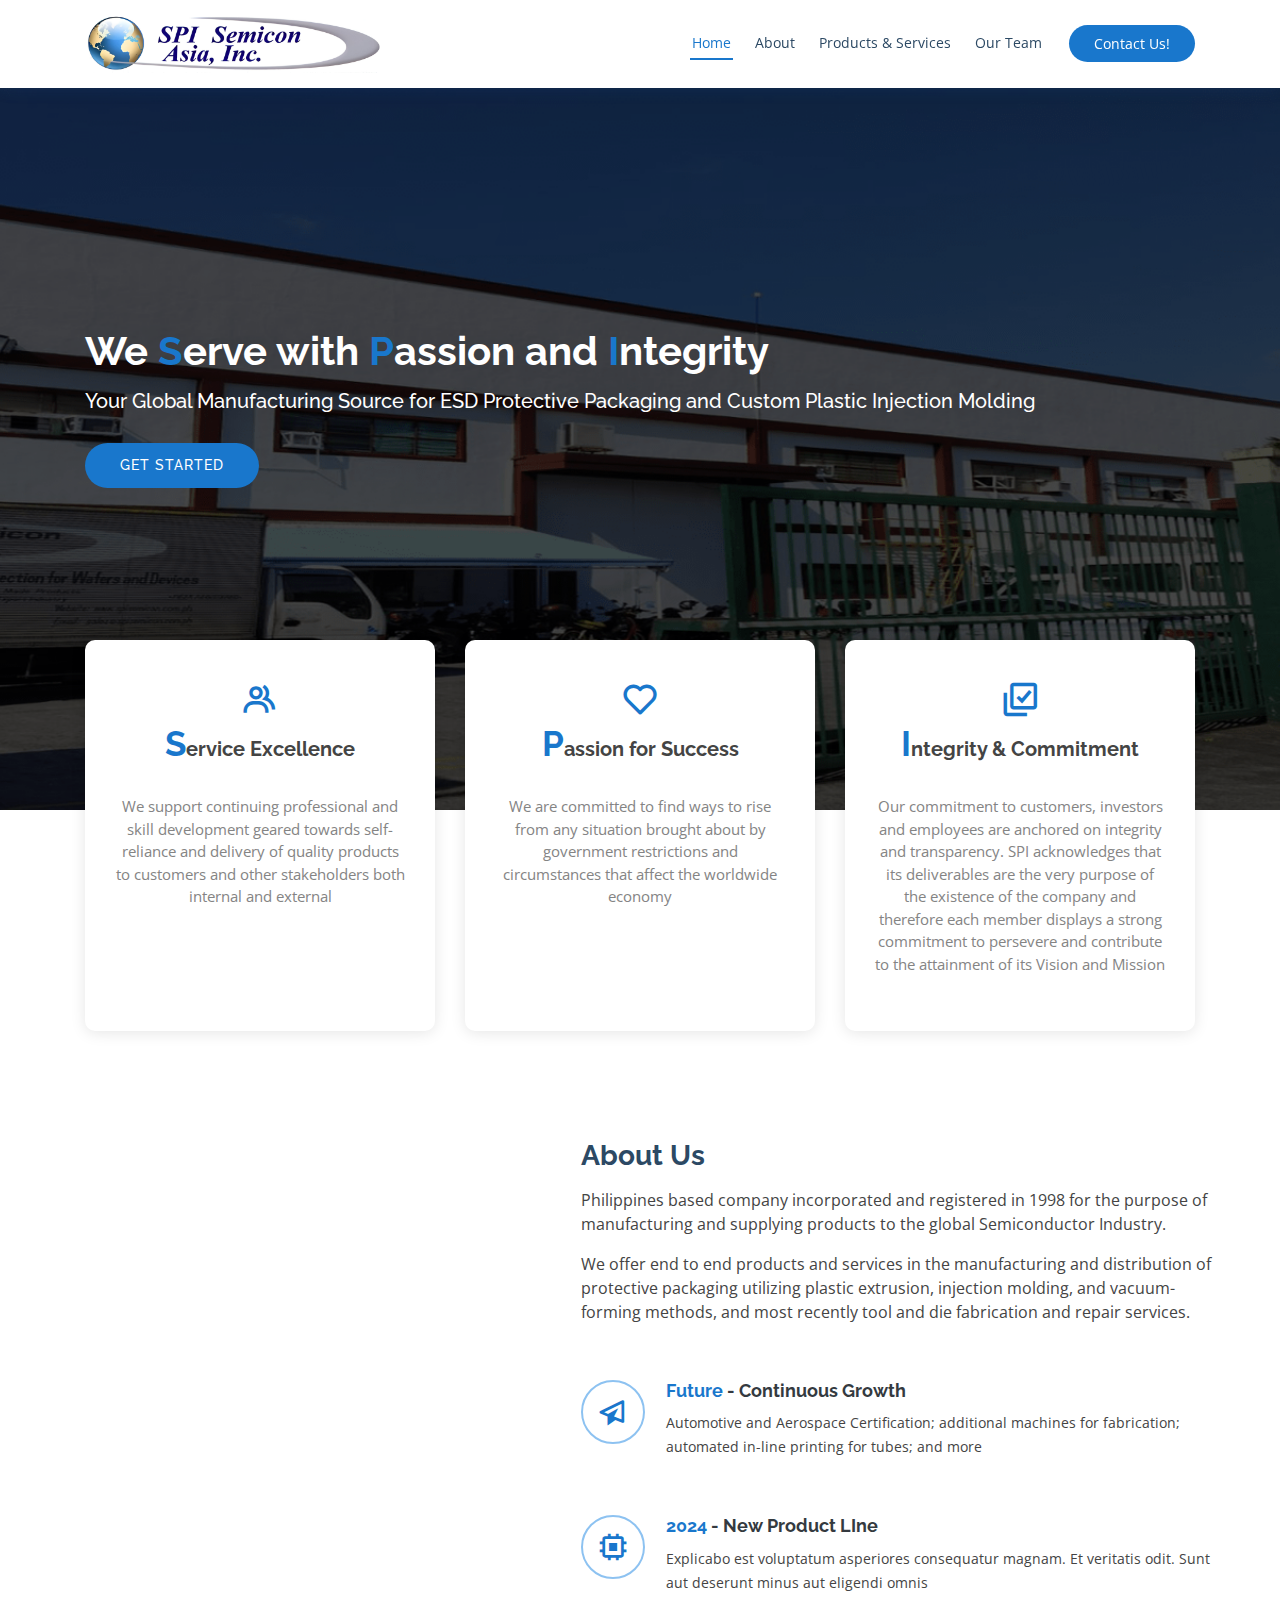
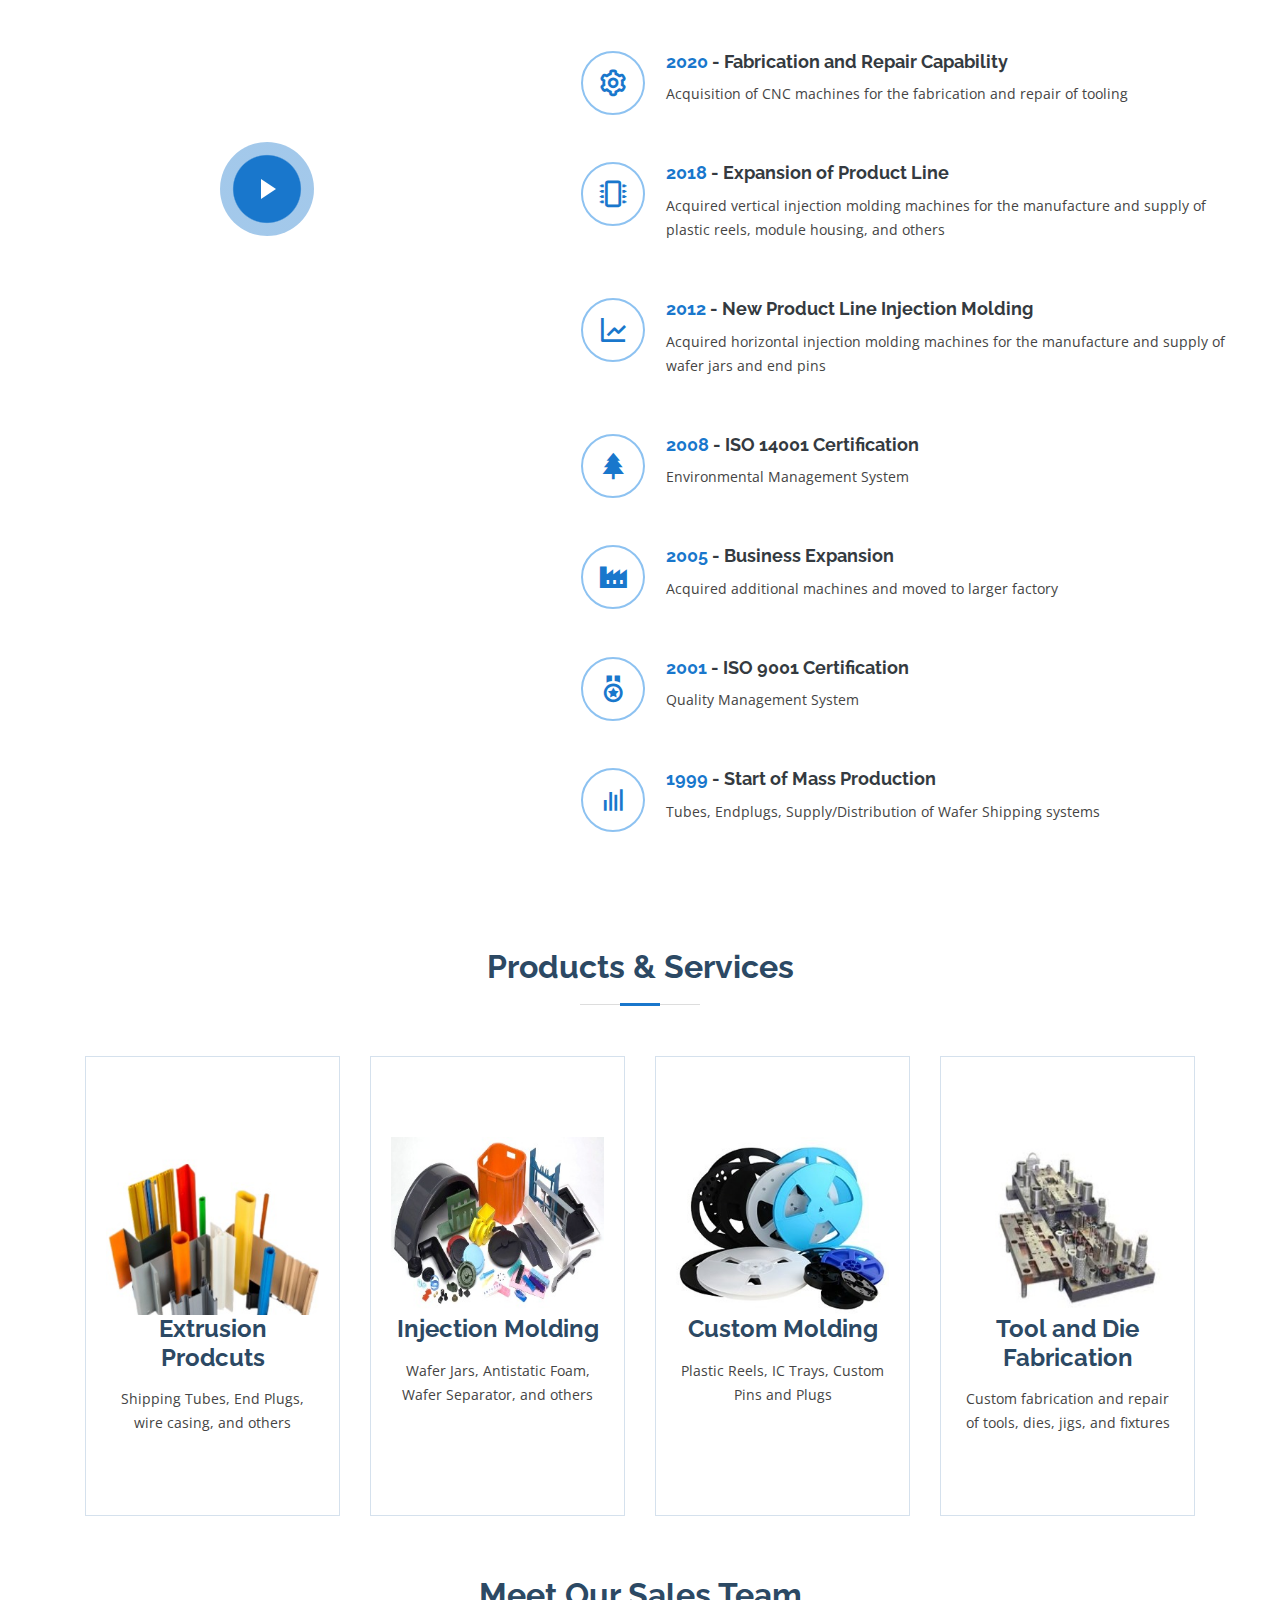
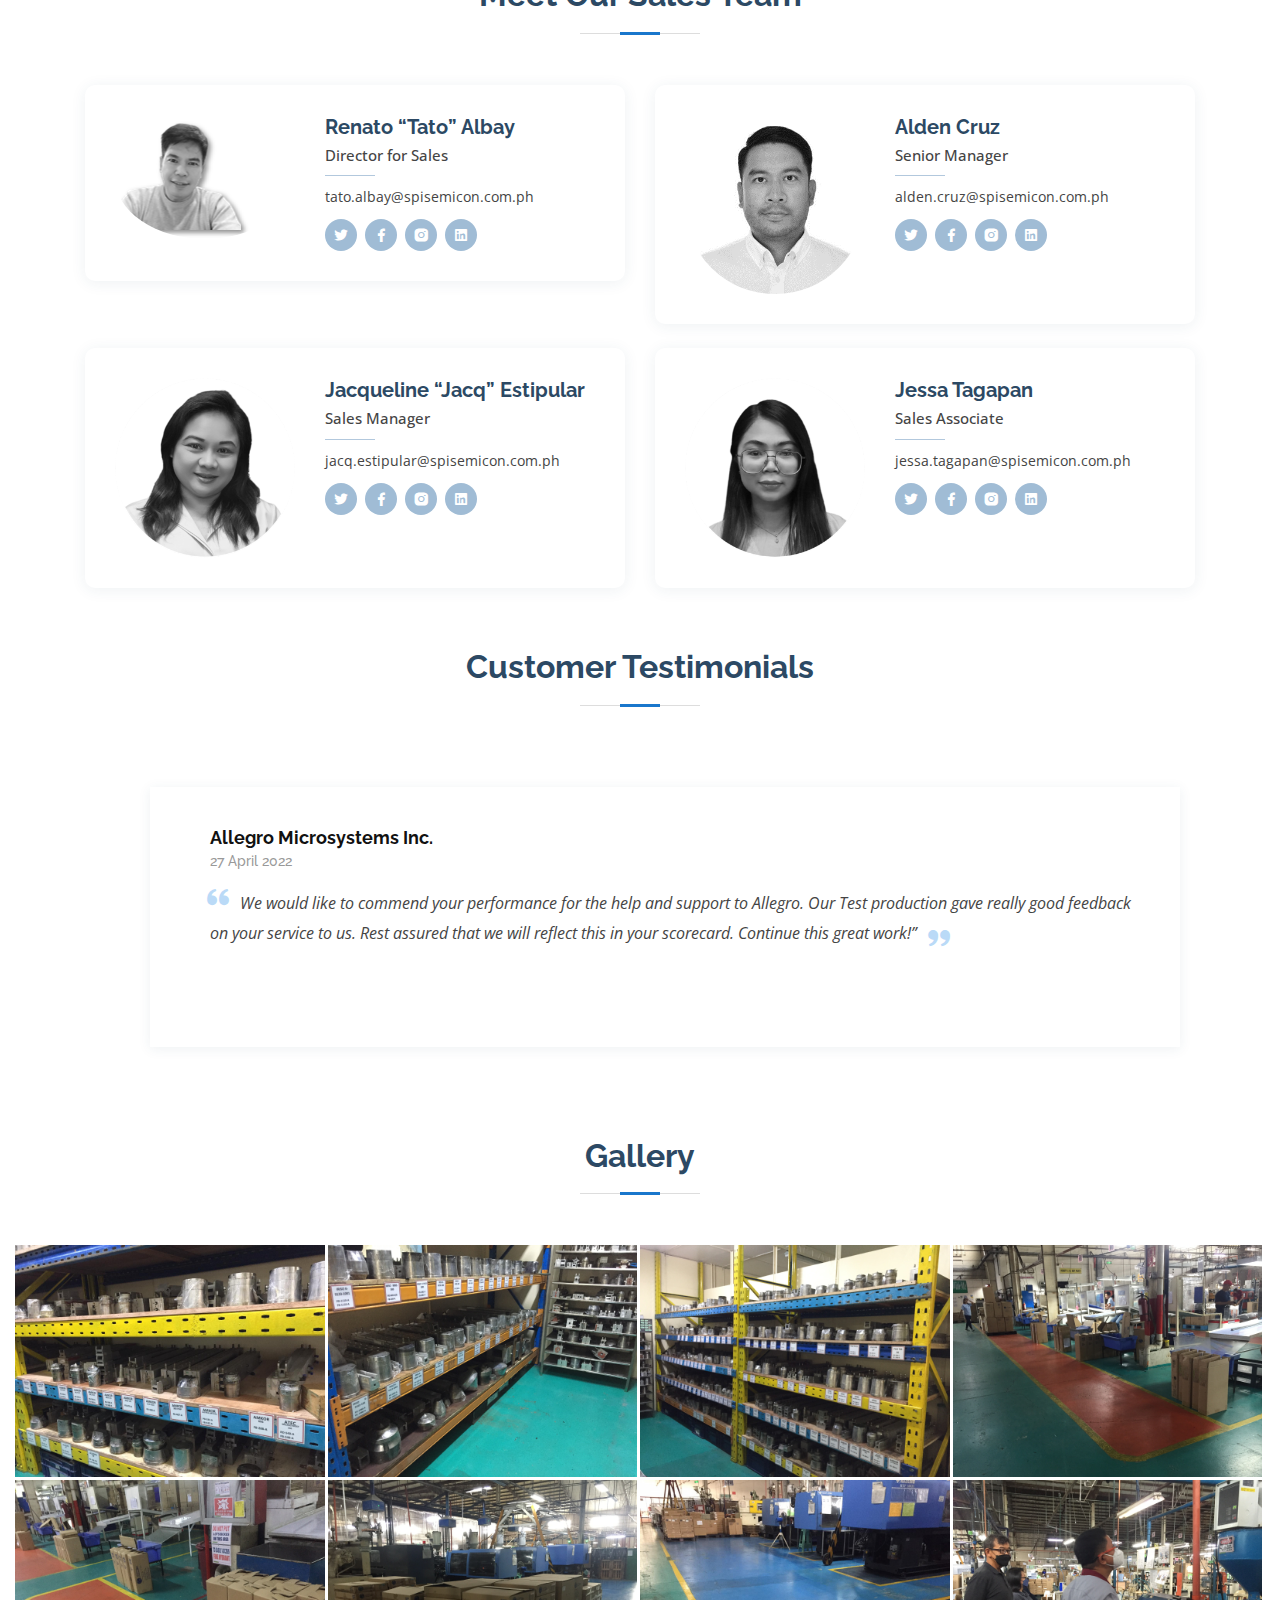
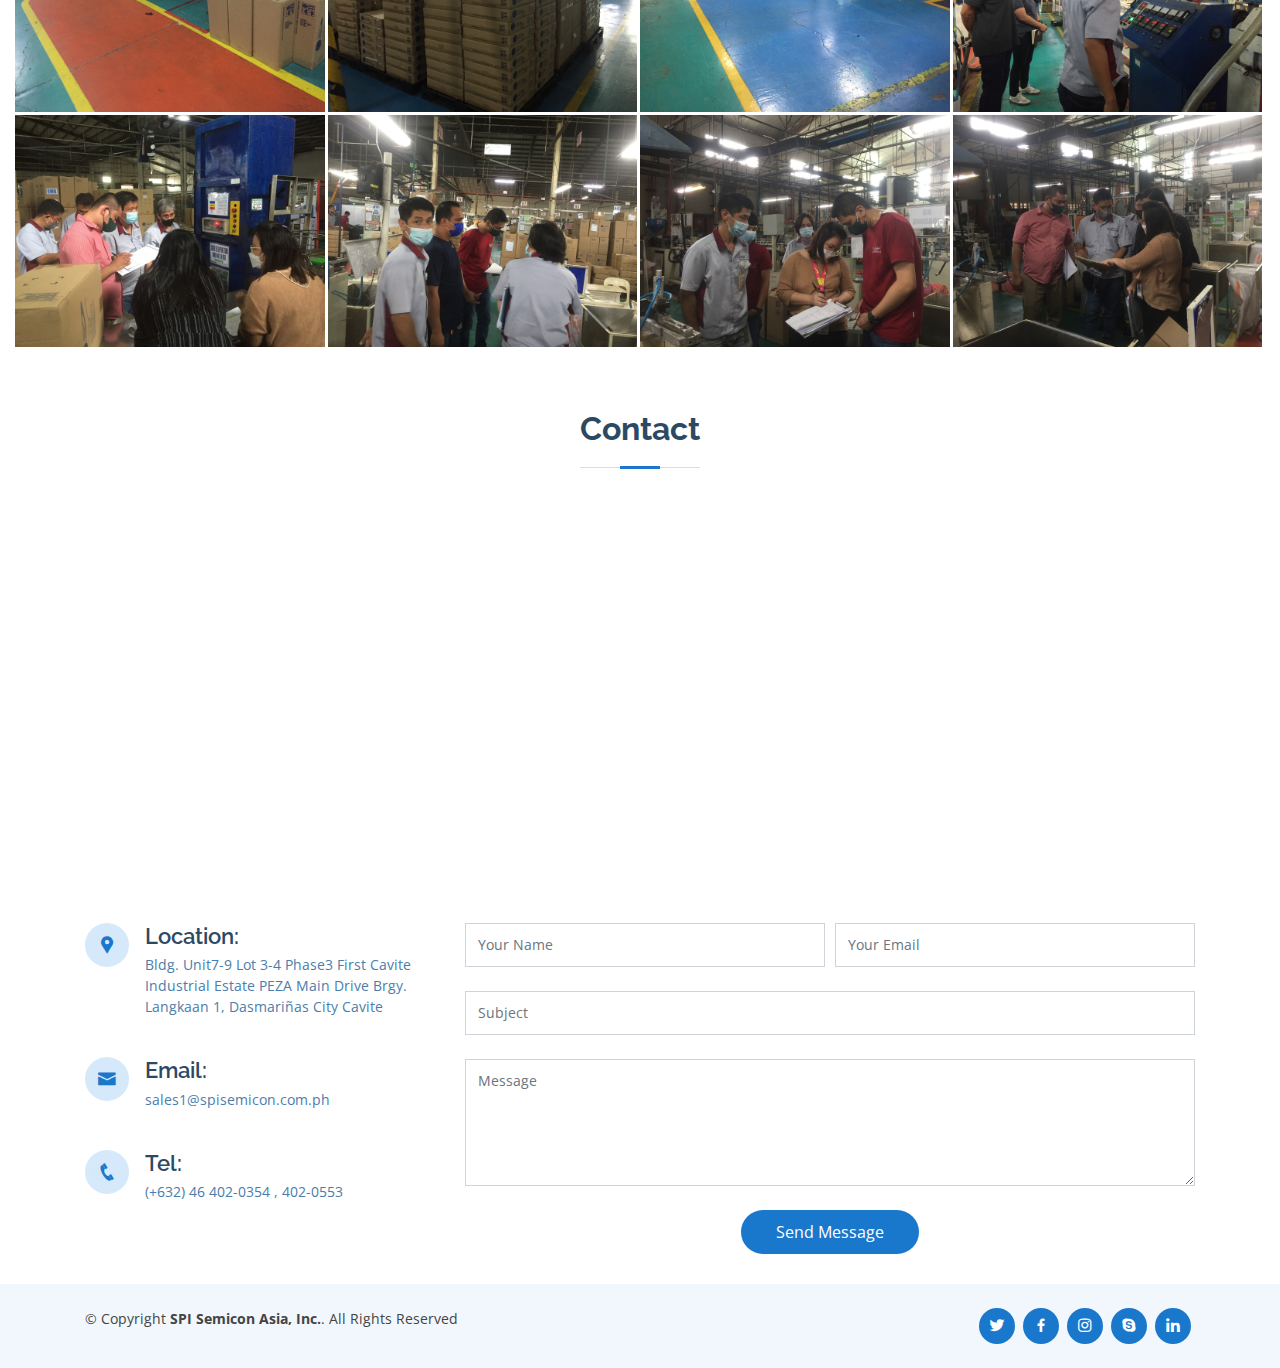
==== index.html @ 2b0c5f9f "Update to html" ====
<!DOCTYPE html>
<html lang="en">

<head>
  <meta charset="utf-8">
  <meta content="width=device-width, initial-scale=1.0" name="viewport">

  <title>SPI Semicon Asia, Inc.</title>
  <meta content="" name="description">
  <meta content="" name="keywords">

  <!-- Favicons -->
  <link href="assets/img/favicon.png" rel="icon">
  <link href="assets/img/apple-touch-icon.png" rel="apple-touch-icon">

  <!-- Google Fonts -->
  <link href="https://fonts.googleapis.com/css?family=Open+Sans:300,300i,400,400i,600,600i,700,700i|Raleway:300,300i,400,400i,500,500i,600,600i,700,700i|Poppins:300,300i,400,400i,500,500i,600,600i,700,700i" rel="stylesheet">

  <!-- Vendor CSS Files -->
  <link href="assets/vendor/bootstrap/css/bootstrap.min.css" rel="stylesheet">
  <link href="assets/vendor/icofont/icofont.min.css" rel="stylesheet">
  <link href="assets/vendor/boxicons/css/boxicons.min.css" rel="stylesheet">
  <link href="assets/vendor/venobox/venobox.css" rel="stylesheet">
  <link href="assets/vendor/animate.css/animate.min.css" rel="stylesheet">
  <link href="assets/vendor/remixicon/remixicon.css" rel="stylesheet">
  <link href="assets/vendor/owl.carousel/assets/owl.carousel.min.css" rel="stylesheet">
  <link href="assets/vendor/bootstrap-datepicker/css/bootstrap-datepicker.min.css" rel="stylesheet">

  <!-- Template Main CSS File -->
  <link href="assets/css/style.css" rel="stylesheet">

  <!-- =======================================================
  * Template Name: Medilab - v2.1.1
  * Template URL: https://bootstrapmade.com/medilab-free-medical-bootstrap-theme/
  * Author: BootstrapMade.com
  * License: https://bootstrapmade.com/license/
  ======================================================== -->

</head>

<body>

  <!-- ======= Top Bar ======= -->
  <!-- <div id="topbar" class="d-none d-lg-flex align-items-center fixed-top">
    <div class="container d-flex">
      <div class="contact-info mr-auto">
        <i class="icofont-envelope"></i> <a href="mailto:contact@example.com">contact@example.com</a>
        <i class="icofont-phone"></i> (+632) 46 402-0354
      </div>
      <div class="social-links">
        <a href="#" class="twitter"><i class="icofont-twitter"></i></a>
        <a href="#" class="facebook"><i class="icofont-facebook"></i></a>
        <a href="#" class="instagram"><i class="icofont-instagram"></i></a>
        <a href="#" class="skype"><i class="icofont-skype"></i></a>
        <a href="#" class="linkedin"><i class="icofont-linkedin"></i></i></a>
      </div>
    </div>
  </div> -->

  <!-- ======= Header ======= -->
  <header id="header" class="fixed-top">
    <div class="container d-flex align-items-center">

      <!-- <h1 class="logo mr-auto"><a href="index.html">Medilab</a></h1> -->
      <!-- Uncomment below if you prefer to use an image logo -->
      <a href="index.html" class="logo mr-auto"><img src="assets/img/logo-whitebghd.jpeg" alt="" class="img-fluid"></a>

      <nav class="nav-menu d-none d-lg-block">
        <ul>
          <li class="active"><a href="">Home</a></li>
          <li><a href="#about">About</a></li>
          <li><a href="#services">Products & Services</a></li>
          <li><a href="#doctors">Our Team</a></li>
          <!-- <li><a href="#doctors">Doctors</a></li> -->
          <!-- <li class="drop-down"><a href="">Drop Down</a>
            <ul>
              <li><a href="#">Drop Down 1</a></li>
              <li class="drop-down"><a href="#">Deep Drop Down</a>
                <ul>
                  <li><a href="#">Deep Drop Down 1</a></li>
                  <li><a href="#">Deep Drop Down 2</a></li>
                  <li><a href="#">Deep Drop Down 3</a></li>
                  <li><a href="#">Deep Drop Down 4</a></li>
                  <li><a href="#">Deep Drop Down 5</a></li>
                </ul>
              </li>
              <li><a href="#">Drop Down 2</a></li>
              <li><a href="#">Drop Down 3</a></li>
              <li><a href="#">Drop Down 4</a></li>
            </ul>
        </li> -->
        <!-- <li><a href="#contact">Contact</a></li> -->

        </ul>
      </nav><!-- .nav-menu -->

      <a href="#contact" class="appointment-btn scrollto">Contact Us!</a>

    </div>
  </header><!-- End Header -->

  <!-- ======= Hero Section ======= -->
  <section id="hero" class="d-flex align-items-center">
    <div class="container">
      <h1>We <span style="color: #1977cc;">S</span>erve with <span style="color: #1977cc;">P</span>assion and <span style="color: #1977cc;">I</span>ntegrity</h1>      <h2>Your Global Manufacturing Source for ESD Protective Packaging and Custom Plastic Injection Molding</h2>
      <a href="#about" class="btn-get-started scrollto">Get Started</a>
    </div>
  </section><!-- End Hero -->
<main id="main">

  <!-- ======= Why Us Section ======= -->
  <section id="why-us" class="why-us">
    <div class="container">

      <div class="row">
        <!-- <div class="col-lg-4 d-flex align-items-stretch">
          <div class="content">
            <h3>Why Choose Medilab?</h3>
            <p>
              Lorem ipsum dolor sit amet, consectetur adipiscing elit, sed do eiusmod tempor incididunt ut labore et dolore magna aliqua. Duis aute irure dolor in reprehenderit
              Asperiores dolores sed et. Tenetur quia eos. Autem tempore quibusdam vel necessitatibus optio ad corporis.
            </p>
            <div class="text-center">
              <a href="#" class="more-btn">Learn More <i class="bx bx-chevron-right"></i></a>
            </div>
          </div>
        </div> -->
        <div class="col-lg-12 d-flex align-items-stretch">
          <div class="icon-boxes d-flex flex-column justify-content-center">
            <div class="row">
              <div class="col-xl-4 d-flex align-items-stretch">
                <div class="icon-box mt-4 mt-xl-0">
                  <i class="bx bx-group"></i>
                  <h4><span style="color: #1977cc;font-size: 35px;">S</span>ervice Excellence</h4>
                  <p>We support continuing professional and skill development geared towards self-reliance and delivery of quality products to customers and other stakeholders both internal and external</p>
                </div>
              </div>
              <div class="col-xl-4 d-flex align-items-stretch">
                <div class="icon-box mt-4 mt-xl-0">
                  <i class="bx bx-heart"></i>
                  <h4><span style="color: #1977cc;font-size: 35px;">P</span>assion for Success</h4>
                  <p>We are committed to find ways to rise from any situation brought about by government restrictions and circumstances that affect the worldwide economy</p>
                </div>
              </div>
              <div class="col-xl-4 d-flex align-items-stretch">
                <div class="icon-box mt-4 mt-xl-0">
                  <i class="bx bx-select-multiple"></i>
                  <h4><span style="color: #1977cc;font-size: 35px;">I</span>ntegrity & Commitment</h4>
                  <p>Our commitment to customers, investors and employees are anchored on integrity and transparency.  SPI acknowledges that its deliverables are the very purpose of the existence of the company and therefore each member displays a strong commitment to persevere and contribute to the attainment of its Vision and Mission</p>
                </div>
              </div>
            </div>
          </div><!-- End .content-->
        </div>
      </div>

    </div>
  </section><!-- End Why Us Section -->

  <!-- ======= About Section ======= -->
  <section id="about" class="about">
    <div class="container-fluid">

      <div class="row">
        <div class="col-xl-5 col-lg-6 video-box d-flex justify-content-center align-items-stretch">
          <a href="https://www.youtube.com/watch?v=njX2bu-_Vw4" class="venobox play-btn mb-4" data-vbtype="video" data-autoplay="true"></a>
        </div>

        <div class="col-xl-7 col-lg-6 icon-boxes d-flex flex-column align-items-stretch justify-content-center py-5 px-lg-5">
          <h3>About Us</h3>
          <p>Philippines based company incorporated and registered in 1998 for the purpose of manufacturing and supplying products to the global Semiconductor Industry.</p>
          <p>We offer end to end products and services in the manufacturing and distribution of protective packaging utilizing plastic extrusion, injection molding, and vacuum-forming methods, and most recently tool and die fabrication and repair services.</p>
         
          <div class="icon-box">
            <div class="icon"><i class="bx bx-paper-plane"></i></div>
            <h4 class="title"><a href=""><span style="color: #1977cc;">Future</span> - Continuous Growth</a></h4>
            <p class="description">Automotive and Aerospace Certification; additional machines for fabrication; automated in-line printing for tubes; and more</p>
          </div>

          <div class="icon-box">
            <div class="icon"><i class="bx bx-chip"></i></div>
            <h4 class="title"><a href=""><span style="color: #1977cc;">2024</span> - New Product LIne</a></h4>
            <p class="description">Explicabo est voluptatum asperiores consequatur magnam. Et veritatis odit. Sunt aut deserunt minus aut eligendi omnis</p>
          </div>

          <div class="icon-box">
            <div class="icon"><i class="bx bx-cog"></i></div>
            <h4 class="title"><a href=""><span style="color: #1977cc;">2020</span> - Fabrication and Repair Capability</a></h4>
            <p class="description">Acquisition of CNC machines for the fabrication and repair of tooling</p>
          </div>

          <div class="icon-box">
            <div class="icon"><i class="bx bx-microchip"></i></div>
            <h4 class="title"><a href=""><span style="color: #1977cc;">2018</span> - Expansion of Product Line</a></h4>
            <p class="description">Acquired vertical injection molding machines for the manufacture and supply of plastic reels, module housing, and others</p>
          </div>

          <div class="icon-box">
            <div class="icon"><i class="bx bx-line-chart"></i></div>
            <h4 class="title"><a href=""><span style="color: #1977cc;">2012</span> - New Product Line Injection Molding</a></h4>
            <p class="description">Acquired horizontal injection molding machines for the manufacture and supply of wafer jars and end pins</p>
          </div>

          <div class="icon-box">
            <div class="icon"><i class="bx bxs-tree"></i></div>
            <h4 class="title"><a href=""><span style="color: #1977cc;">2008</span> - ISO 14001 Certification</a></h4>
            <p class="description">Environmental Management System</p>
          </div>

          <div class="icon-box">
            <div class="icon"><i class="bx bxs-factory"></i></div>
            <h4 class="title"><a href=""><span style="color: #1977cc;">2005</span> - Business Expansion</a></h4>
            <p class="description">Acquired additional machines and moved to larger factory</p>
          </div>

          <div class="icon-box">
            <div class="icon"><i class="bx bx-medal"></i></div>
            <h4 class="title"><a href=""><span style="color: #1977cc;">2001</span> - ISO 9001 Certification</a></h4>
            <p class="description">Quality Management System</p>
          </div>

          <div class="icon-box">
            <div class="icon"><i class="bx bx-bar-chart"></i></div>
            <h4 class="title"><a href=""><span style="color: #1977cc;">1999</span> - Start of Mass Production</a></h4>
            <p class="description">Tubes, Endplugs, Supply/Distribution of Wafer Shipping systems</p>
          </div>
        </div>
      </div>

    </div>
  </section><!-- End About Section -->

  <!-- ======= Counts Section ======= -->
  <!-- <section id="counts" class="counts">
    <div class="container">

      <div class="row">

        <div class="col-lg-3 col-md-6">
          <div class="count-box">
            <i class="icofont-doctor-alt"></i>
            <span data-toggle="counter-up">Hands-on Management Team</span>
            <p>Doctors</p>
          </div>
        </div>

        <div class="col-lg-3 col-md-6 mt-5 mt-md-0">
          <div class="count-box">
            <i class="icofont-patient-bed"></i>
            <span data-toggle="counter-up">18</span>
            <p>Departments</p>
          </div>
        </div>

        <div class="col-lg-3 col-md-6 mt-5 mt-lg-0">
          <div class="count-box">
            <i class="icofont-laboratory"></i>
            <span data-toggle="counter-up">8</span>
            <p>Research Labs</p>
          </div>
        </div>

        <div class="col-lg-3 col-md-6 mt-5 mt-lg-0">
          <div class="count-box">
            <i class="icofont-award"></i>
            <span data-toggle="counter-up">150</span>
            <p>Awards</p>
          </div>
        </div>

      </div>

    </div>
  </section>End Counts Section -->

  <!-- ======= Services Section ======= -->
  <section id="services" class="services">
    <div class="container">

      <div class="section-title">
        <h2>Products & Services</h2>
        <!-- <p>Magnam dolores commodi suscipit. Necessitatibus eius consequatur ex aliquid fuga eum quidem. Sit sint consectetur velit. Quisquam quos quisquam cupiditate. Et nemo qui impedit suscipit alias ea. Quia fugiat sit in iste officiis commodi quidem hic quas.</p> -->
      </div>

      <div class="row">
        <div class="col-lg-3 col-md-6 d-flex align-items-stretch">
          <div class="icon-box">
          <div class="pic"><img src="assets/img/p1.jpg" class="img-fluid" alt=""></div>
            <h4><a href="">Extrusion Prodcuts</a></h4>
            <p>Shipping Tubes, End Plugs, wire casing, and others</p>
          </div>
        </div>

        <div class="col-lg-3 col-md-6 d-flex align-items-stretch">
          <div class="icon-box">
          <div class="pic"><img src="assets/img/p2.jpg" class="img-fluid" alt=""></div>
            <h4><a href="">Injection Molding</a></h4>
            <p>Wafer Jars, Antistatic Foam, Wafer Separator, and others</p>
          </div>
        </div>


        <div class="col-lg-3 col-md-6 d-flex align-items-stretch">
          <div class="icon-box">
          <div class="pic"><img src="assets/img/p3.jpg" class="img-fluid" alt=""></div>
            <h4><a href="">Custom Molding</a></h4>
            <p>Plastic Reels, IC Trays, Custom Pins and Plugs</p>
          </div>
        </div>


        <div class="col-lg-3 col-md-6 d-flex align-items-stretch">
          <div class="icon-box">
          <div class="pic"><img src="assets/img/p4.jpg" class="img-fluid" alt=""></div>
            <h4><a href="">Tool and Die Fabrication</a></h4>
            <p>Custom fabrication and repair of tools, dies, jigs, and fixtures</p>
          </div>
        </div>


        <!-- <div class="col-lg-3 col-md-6 d-flex align-items-stretch mt-3 mt-md-0">
          <div class="icon-box">
            <div class="icon"><i class="icofont-drug"></i></div>
            <h4><a href="">Injection Molding</a></h4>
            <p>Wafer Jars, Antistatic Foam, Wafer Separator, and others</p>
          </div>
        </div>

        <div class="col-lg-3 col-md-6 d-flex align-items-stretch mt-3 mt-lg-0">
          <div class="icon-box">
            <div class="icon"><i class="icofont-dna-alt-2"></i></div>
            <h4><a href="">Custom Molding</a></h4>
            <p>Plastic Reels, IC Trays, Custom Pins and Plugs</p>
          </div>
        </div>

        <div class="col-lg-3 col-md-6 d-flex align-items-stretch mt-3">
          <div class="icon-box">
            <div class="icon"><i class="icofont-heartbeat"></i></div>
            <h4><a href="">Tool and Die Fabrication</a></h4>
            <p>Custom fabrication and repair of tools, dies, jigs, and fixtures</p>
          </div>
        </div> -->
      </div>

    </div>
  </section><!-- End Services Section -->

  <!-- ======= Appointment Section ======= -->
  <!-- <section id="appointment" class="appointment section-bg">
    <div class="container">

      <div class="section-title">
        <h2>Make an Appointment</h2>
        <p>Magnam dolores commodi suscipit. Necessitatibus eius consequatur ex aliquid fuga eum quidem. Sit sint consectetur velit. Quisquam quos quisquam cupiditate. Et nemo qui impedit suscipit alias ea. Quia fugiat sit in iste officiis commodi quidem hic quas.</p>
      </div>

      <form action="forms/appointment.php" method="post" role="form" class="php-email-form">
        <div class="form-row">
          <div class="col-md-4 form-group">
            <input type="text" name="name" class="form-control" id="name" placeholder="Your Name" data-rule="minlen:4" data-msg="Please enter at least 4 chars">
            <div class="validate"></div>
          </div>
          <div class="col-md-4 form-group">
            <input type="email" class="form-control" name="email" id="email" placeholder="Your Email" data-rule="email" data-msg="Please enter a valid email">
            <div class="validate"></div>
          </div>
          <div class="col-md-4 form-group">
            <input type="tel" class="form-control" name="phone" id="phone" placeholder="Your Phone" data-rule="minlen:4" data-msg="Please enter at least 4 chars">
            <div class="validate"></div>
          </div>
        </div>
        <div class="form-row">
          <div class="col-md-4 form-group">
            <input type="datetime" name="date" class="form-control datepicker" id="date" placeholder="Appointment Date" data-rule="minlen:4" data-msg="Please enter at least 4 chars">
            <div class="validate"></div>
          </div>
          <div class="col-md-4 form-group">
            <select name="department" id="department" class="form-control">
              <option value="">Select Department</option>
              <option value="Department 1">Department 1</option>
              <option value="Department 2">Department 2</option>
              <option value="Department 3">Department 3</option>
            </select>
            <div class="validate"></div>
          </div>
          <div class="col-md-4 form-group">
            <select name="doctor" id="doctor" class="form-control">
              <option value="">Select Doctor</option>
              <option value="Doctor 1">Doctor 1</option>
              <option value="Doctor 2">Doctor 2</option>
              <option value="Doctor 3">Doctor 3</option>
            </select>
            <div class="validate"></div>
          </div>
        </div>

        <div class="form-group">
          <textarea class="form-control" name="message" rows="5" placeholder="Message (Optional)"></textarea>
          <div class="validate"></div>
        </div>
        <div class="mb-3">
          <div class="loading">Loading</div>
          <div class="error-message"></div>
          <div class="sent-message">Your appointment request has been sent successfully. Thank you!</div>
        </div>
        <div class="text-center"><button type="submit">Make an Appointment</button></div>
      </form>

    </div>
  </section>End Appointment Section -->

  <!-- ======= Departments Section ======= -->
  <!-- <section id="departments" class="departments">
    <div class="container">

      <div class="section-title">
        <h2>Departments</h2>
        <p>Magnam dolores commodi suscipit. Necessitatibus eius consequatur ex aliquid fuga eum quidem. Sit sint consectetur velit. Quisquam quos quisquam cupiditate. Et nemo qui impedit suscipit alias ea. Quia fugiat sit in iste officiis commodi quidem hic quas.</p>
      </div>

      <div class="row">
        <div class="col-lg-3">
          <ul class="nav nav-tabs flex-column">
            <li class="nav-item">
              <a class="nav-link active show" data-toggle="tab" href="#tab-1">Cardiology</a>
            </li>
            <li class="nav-item">
              <a class="nav-link" data-toggle="tab" href="#tab-2">Neurology</a>
            </li>
            <li class="nav-item">
              <a class="nav-link" data-toggle="tab" href="#tab-3">Hepatology</a>
            </li>
            <li class="nav-item">
              <a class="nav-link" data-toggle="tab" href="#tab-4">Pediatrics</a>
            </li>
            <li class="nav-item">
              <a class="nav-link" data-toggle="tab" href="#tab-5">Eye Care</a>
            </li>
          </ul>
        </div>
        <div class="col-lg-9 mt-4 mt-lg-0">
          <div class="tab-content">
            <div class="tab-pane active show" id="tab-1">
              <div class="row">
                <div class="col-lg-8 details order-2 order-lg-1">
                  <h3>Cardiology</h3>
                  <p class="font-italic">Qui laudantium consequatur laborum sit qui ad sapiente dila parde sonata raqer a videna mareta paulona marka</p>
                  <p>Et nobis maiores eius. Voluptatibus ut enim blanditiis atque harum sint. Laborum eos ipsum ipsa odit magni. Incidunt hic ut molestiae aut qui. Est repellat minima eveniet eius et quis magni nihil. Consequatur dolorem quaerat quos qui similique accusamus nostrum rem vero</p>
                </div>
                <div class="col-lg-4 text-center order-1 order-lg-2">
                  <img src="assets/img/departments-1.jpg" alt="" class="img-fluid">
                </div>
              </div>
            </div>
            <div class="tab-pane" id="tab-2">
              <div class="row">
                <div class="col-lg-8 details order-2 order-lg-1">
                  <h3>Et blanditiis nemo veritatis excepturi</h3>
                  <p class="font-italic">Qui laudantium consequatur laborum sit qui ad sapiente dila parde sonata raqer a videna mareta paulona marka</p>
                  <p>Ea ipsum voluptatem consequatur quis est. Illum error ullam omnis quia et reiciendis sunt sunt est. Non aliquid repellendus itaque accusamus eius et velit ipsa voluptates. Optio nesciunt eaque beatae accusamus lerode pakto madirna desera vafle de nideran pal</p>
                </div>
                <div class="col-lg-4 text-center order-1 order-lg-2">
                  <img src="assets/img/departments-2.jpg" alt="" class="img-fluid">
                </div>
              </div>
            </div>
            <div class="tab-pane" id="tab-3">
              <div class="row">
                <div class="col-lg-8 details order-2 order-lg-1">
                  <h3>Impedit facilis occaecati odio neque aperiam sit</h3>
                  <p class="font-italic">Eos voluptatibus quo. Odio similique illum id quidem non enim fuga. Qui natus non sunt dicta dolor et. In asperiores velit quaerat perferendis aut</p>
                  <p>Iure officiis odit rerum. Harum sequi eum illum corrupti culpa veritatis quisquam. Neque necessitatibus illo rerum eum ut. Commodi ipsam minima molestiae sed laboriosam a iste odio. Earum odit nesciunt fugiat sit ullam. Soluta et harum voluptatem optio quae</p>
                </div>
                <div class="col-lg-4 text-center order-1 order-lg-2">
                  <img src="assets/img/departments-3.jpg" alt="" class="img-fluid">
                </div>
              </div>
            </div>
            <div class="tab-pane" id="tab-4">
              <div class="row">
                <div class="col-lg-8 details order-2 order-lg-1">
                  <h3>Fuga dolores inventore laboriosam ut est accusamus laboriosam dolore</h3>
                  <p class="font-italic">Totam aperiam accusamus. Repellat consequuntur iure voluptas iure porro quis delectus</p>
                  <p>Eaque consequuntur consequuntur libero expedita in voluptas. Nostrum ipsam necessitatibus aliquam fugiat debitis quis velit. Eum ex maxime error in consequatur corporis atque. Eligendi asperiores sed qui veritatis aperiam quia a laborum inventore</p>
                </div>
                <div class="col-lg-4 text-center order-1 order-lg-2">
                  <img src="assets/img/departments-4.jpg" alt="" class="img-fluid">
                </div>
              </div>
            </div>
            <div class="tab-pane" id="tab-5">
              <div class="row">
                <div class="col-lg-8 details order-2 order-lg-1">
                  <h3>Est eveniet ipsam sindera pad rone matrelat sando reda</h3>
                  <p class="font-italic">Omnis blanditiis saepe eos autem qui sunt debitis porro quia.</p>
                  <p>Exercitationem nostrum omnis. Ut reiciendis repudiandae minus. Omnis recusandae ut non quam ut quod eius qui. Ipsum quia odit vero atque qui quibusdam amet. Occaecati sed est sint aut vitae molestiae voluptate vel</p>
                </div>
                <div class="col-lg-4 text-center order-1 order-lg-2">
                  <img src="assets/img/departments-5.jpg" alt="" class="img-fluid">
                </div>
              </div>
            </div>
          </div>
        </div>
      </div>

    </div>
  </section>End Departments Section -->

  <!-- ======= Doctors Section ======= -->
  <section id="doctors" class="doctors">
    <div class="container">

      <div class="section-title">
        <h2>Meet Our Sales Team</h2>
        <!-- <p>Magnam dolores commodi suscipit. Necessitatibus eius consequatur ex aliquid fuga eum quidem. Sit sint consectetur velit. Quisquam quos quisquam cupiditate. Et nemo qui impedit suscipit alias ea. Quia fugiat sit in iste officiis commodi quidem hic quas.</p> -->
      </div>

      <div class="row">

        <div class="col-lg-6">
          <div class="member d-flex align-items-start">
            <div class="pic"><img src="assets/img/t1.png" class="img-fluid" alt=""></div>
            <div class="member-info">
              <h4>Renato “Tato” Albay</h4>
              <span>Director for Sales</span>
              <p>tato.albay@spisemicon.com.ph</p>
              <div class="social">
                <a href=""><i class="ri-twitter-fill"></i></a>
                <a href=""><i class="ri-facebook-fill"></i></a>
                <a href=""><i class="ri-instagram-fill"></i></a>
                <a href=""> <i class="ri-linkedin-box-fill"></i> </a>
              </div>
            </div>
          </div>
        </div>

        <div class="col-lg-6 mt-4 mt-lg-0">
          <div class="member d-flex align-items-start">
            <div class="pic"><img src="assets/img/t2.png" class="img-fluid" alt=""></div>
            <div class="member-info">
              <h4>Alden Cruz</h4>
              <span>Senior Manager</span>
              <p>alden.cruz@spisemicon.com.ph</p>
              <div class="social">
                <a href=""><i class="ri-twitter-fill"></i></a>
                <a href=""><i class="ri-facebook-fill"></i></a>
                <a href=""><i class="ri-instagram-fill"></i></a>
                <a href=""> <i class="ri-linkedin-box-fill"></i> </a>
              </div>
            </div>
          </div>
        </div>

        <div class="col-lg-6 mt-4">
          <div class="member d-flex align-items-start">
            <div class="pic"><img src="assets/img/t3.png" class="img-fluid" alt=""></div>
            <div class="member-info">
              <h4>Jacqueline “Jacq” Estipular</h4>
              <span>Sales Manager</span>
              <p>jacq.estipular@spisemicon.com.ph</p>
              <div class="social">
                <a href=""><i class="ri-twitter-fill"></i></a>
                <a href=""><i class="ri-facebook-fill"></i></a>
                <a href=""><i class="ri-instagram-fill"></i></a>
                <a href=""> <i class="ri-linkedin-box-fill"></i> </a>
              </div>
            </div>
          </div>
        </div>

        <div class="col-lg-6 mt-4">
          <div class="member d-flex align-items-start">
            <div class="pic"><img src="assets/img/t4.png" class="img-fluid" alt=""></div>
            <div class="member-info">
              <h4>Jessa Tagapan</h4>
              <span>Sales Associate</span>
              <p>jessa.tagapan@spisemicon.com.ph</p>
              <div class="social">
                <a href=""><i class="ri-twitter-fill"></i></a>
                <a href=""><i class="ri-facebook-fill"></i></a>
                <a href=""><i class="ri-instagram-fill"></i></a>
                <a href=""> <i class="ri-linkedin-box-fill"></i> </a>
              </div>
            </div>
          </div>
        </div>

      </div>

    </div>
  </section><!-- End Doctors Section -->

  <!-- ======= Frequently Asked Questions Section ======= -->
  <!-- <section id="faq" class="faq section-bg">
    <div class="container">

      <div class="section-title">
        <h2>Frequently Asked Questions</h2>
        <p>Magnam dolores commodi suscipit. Necessitatibus eius consequatur ex aliquid fuga eum quidem. Sit sint consectetur velit. Quisquam quos quisquam cupiditate. Et nemo qui impedit suscipit alias ea. Quia fugiat sit in iste officiis commodi quidem hic quas.</p>
      </div>

      <div class="faq-list">
        <ul>
          <li data-aos="fade-up">
            <i class="bx bx-help-circle icon-help"></i> <a data-toggle="collapse" class="collapse" href="#faq-list-1">Non consectetur a erat nam at lectus urna duis? <i class="bx bx-chevron-down icon-show"></i><i class="bx bx-chevron-up icon-close"></i></a>
            <div id="faq-list-1" class="collapse show" data-parent=".faq-list">
              <p>
                Feugiat pretium nibh ipsum consequat. Tempus iaculis urna id volutpat lacus laoreet non curabitur gravida. Venenatis lectus magna fringilla urna porttitor rhoncus dolor purus non.
              </p>
            </div>
          </li>

          <li data-aos="fade-up" data-aos-delay="100">
            <i class="bx bx-help-circle icon-help"></i> <a data-toggle="collapse" href="#faq-list-2" class="collapsed">Feugiat scelerisque varius morbi enim nunc? <i class="bx bx-chevron-down icon-show"></i><i class="bx bx-chevron-up icon-close"></i></a>
            <div id="faq-list-2" class="collapse" data-parent=".faq-list">
              <p>
                Dolor sit amet consectetur adipiscing elit pellentesque habitant morbi. Id interdum velit laoreet id donec ultrices. Fringilla phasellus faucibus scelerisque eleifend donec pretium. Est pellentesque elit ullamcorper dignissim. Mauris ultrices eros in cursus turpis massa tincidunt dui.
              </p>
            </div>
          </li>

          <li data-aos="fade-up" data-aos-delay="200">
            <i class="bx bx-help-circle icon-help"></i> <a data-toggle="collapse" href="#faq-list-3" class="collapsed">Dolor sit amet consectetur adipiscing elit? <i class="bx bx-chevron-down icon-show"></i><i class="bx bx-chevron-up icon-close"></i></a>
            <div id="faq-list-3" class="collapse" data-parent=".faq-list">
              <p>
                Eleifend mi in nulla posuere sollicitudin aliquam ultrices sagittis orci. Faucibus pulvinar elementum integer enim. Sem nulla pharetra diam sit amet nisl suscipit. Rutrum tellus pellentesque eu tincidunt. Lectus urna duis convallis convallis tellus. Urna molestie at elementum eu facilisis sed odio morbi quis
              </p>
            </div>
          </li>

          <li data-aos="fade-up" data-aos-delay="300">
            <i class="bx bx-help-circle icon-help"></i> <a data-toggle="collapse" href="#faq-list-4" class="collapsed">Tempus quam pellentesque nec nam aliquam sem et tortor consequat? <i class="bx bx-chevron-down icon-show"></i><i class="bx bx-chevron-up icon-close"></i></a>
            <div id="faq-list-4" class="collapse" data-parent=".faq-list">
              <p>
                Molestie a iaculis at erat pellentesque adipiscing commodo. Dignissim suspendisse in est ante in. Nunc vel risus commodo viverra maecenas accumsan. Sit amet nisl suscipit adipiscing bibendum est. Purus gravida quis blandit turpis cursus in.
              </p>
            </div>
          </li>

          <li data-aos="fade-up" data-aos-delay="400">
            <i class="bx bx-help-circle icon-help"></i> <a data-toggle="collapse" href="#faq-list-5" class="collapsed">Tortor vitae purus faucibus ornare. Varius vel pharetra vel turpis nunc eget lorem dolor? <i class="bx bx-chevron-down icon-show"></i><i class="bx bx-chevron-up icon-close"></i></a>
            <div id="faq-list-5" class="collapse" data-parent=".faq-list">
              <p>
                Laoreet sit amet cursus sit amet dictum sit amet justo. Mauris vitae ultricies leo integer malesuada nunc vel. Tincidunt eget nullam non nisi est sit amet. Turpis nunc eget lorem dolor sed. Ut venenatis tellus in metus vulputate eu scelerisque.
              </p>
            </div>
          </li>

        </ul>
      </div>

    </div>
  </section>End Frequently Asked Questions Section -->

  <!-- ======= Testimonials Section ======= -->
  <section id="testimonials" class="testimonials">
    <div class="container">
    <div class="section-title">
        <h2>Customer Testimonials</h2>
        <!-- <p>Magnam dolores commodi suscipit. Necessitatibus eius consequatur ex aliquid fuga eum quidem. Sit sint consectetur velit. Quisquam quos quisquam cupiditate. Et nemo qui impedit suscipit alias ea. Quia fugiat sit in iste officiis commodi quidem hic quas.</p> -->
      </div>
      <!-- <div class="owl-carousel testimonials-carousel"> -->

        <div class="testimonial-wrap">
          <div class="testimonial-item">
            <h3>Allegro Microsystems Inc.</h3>
            <h4>27 April 2022</h4>
            <p>
              <i class="bx bxs-quote-alt-left quote-icon-left"></i>
              We would like to commend your performance for the help and support to Allegro. Our Test production gave  really good feedback on your service to us. Rest assured that we will reflect this in your scorecard. Continue this great work!”              <i class="bx bxs-quote-alt-right quote-icon-right"></i>
            </p>
          </div>
        </div>
<!-- 
        <div class="testimonial-wrap">
          <div class="testimonial-item">
            <img src="assets/img/testimonials/testimonials-2.jpg" class="testimonial-img" alt="">
            <h3>Sara Wilsson</h3>
            <h4>Designer</h4>
            <p>
              <i class="bx bxs-quote-alt-left quote-icon-left"></i>
              Export tempor illum tamen malis malis eram quae irure esse labore quem cillum quid cillum eram malis quorum velit fore eram velit sunt aliqua noster fugiat irure amet legam anim culpa.
              <i class="bx bxs-quote-alt-right quote-icon-right"></i>
            </p>
          </div>
        </div>

        <div class="testimonial-wrap">
          <div class="testimonial-item">
            <img src="assets/img/testimonials/testimonials-3.jpg" class="testimonial-img" alt="">
            <h3>Jena Karlis</h3>
            <h4>Store Owner</h4>
            <p>
              <i class="bx bxs-quote-alt-left quote-icon-left"></i>
              Enim nisi quem export duis labore cillum quae magna enim sint quorum nulla quem veniam duis minim tempor labore quem eram duis noster aute amet eram fore quis sint minim.
              <i class="bx bxs-quote-alt-right quote-icon-right"></i>
            </p>
          </div>
        </div>

        <div class="testimonial-wrap">
          <div class="testimonial-item">
            <img src="assets/img/testimonials/testimonials-4.jpg" class="testimonial-img" alt="">
            <h3>Matt Brandon</h3>
            <h4>Freelancer</h4>
            <p>
              <i class="bx bxs-quote-alt-left quote-icon-left"></i>
              Fugiat enim eram quae cillum dolore dolor amet nulla culpa multos export minim fugiat minim velit minim dolor enim duis veniam ipsum anim magna sunt elit fore quem dolore labore illum veniam.
              <i class="bx bxs-quote-alt-right quote-icon-right"></i>
            </p>
          </div>
        </div>

        <div class="testimonial-wrap">
          <div class="testimonial-item">
            <img src="assets/img/testimonials/testimonials-5.jpg" class="testimonial-img" alt="">
            <h3>John Larson</h3>
            <h4>Entrepreneur</h4>
            <p>
              <i class="bx bxs-quote-alt-left quote-icon-left"></i>
              Quis quorum aliqua sint quem legam fore sunt eram irure aliqua veniam tempor noster veniam enim culpa labore duis sunt culpa nulla illum cillum fugiat legam esse veniam culpa fore nisi cillum quid.
              <i class="bx bxs-quote-alt-right quote-icon-right"></i>
            </p>
          </div>
        </div> -->

      <!-- </div> -->

    </div>
  </section><!-- End Testimonials Section -->

  <!-- ======= Gallery Section ======= -->
  <section id="gallery" class="gallery">
    <div class="container">

      <div class="section-title">
        <h2>Gallery</h2>
        <!-- <p>Magnam dolores commodi suscipit. Necessitatibus eius consequatur ex aliquid fuga eum quidem. Sit sint consectetur velit. Quisquam quos quisquam cupiditate. Et nemo qui impedit suscipit alias ea. Quia fugiat sit in iste officiis commodi quidem hic quas.</p> -->
      </div>
    </div>

    <div class="container-fluid">
      <div class="row no-gutters">

        <div class="col-lg-3 col-md-4">
          <div class="gallery-item">
            <a href="assets/img/gallery/1.jpg" class="venobox" data-gall="gallery-item">
              <img src="assets/img/gallery/1.jpg" alt="" class="img-fluid">
            </a>
          </div>
        </div>

        <div class="col-lg-3 col-md-4">
          <div class="gallery-item">
            <a href="assets/img/gallery/2.jpg" class="venobox" data-gall="gallery-item">
              <img src="assets/img/gallery/2.jpg" alt="" class="img-fluid">
            </a>
          </div>
        </div>

        <div class="col-lg-3 col-md-4">
          <div class="gallery-item">
            <a href="assets/img/gallery/3.jpg" class="venobox" data-gall="gallery-item">
              <img src="assets/img/gallery/3.jpg" alt="" class="img-fluid">
            </a>
          </div>
        </div>

        <div class="col-lg-3 col-md-4">
          <div class="gallery-item">
            <a href="assets/img/gallery/4.jpg" class="venobox" data-gall="gallery-item">
              <img src="assets/img/gallery/4.jpg" alt="" class="img-fluid">
            </a>
          </div>
        </div>

        <div class="col-lg-3 col-md-4">
          <div class="gallery-item">
            <a href="assets/img/gallery/8.jpg" class="venobox" data-gall="gallery-item">
              <img src="assets/img/gallery/8.jpg" alt="" class="img-fluid">
            </a>
          </div>
        </div>

        <div class="col-lg-3 col-md-4">
          <div class="gallery-item">
            <a href="assets/img/gallery/10.jpg" class="venobox" data-gall="gallery-item">
              <img src="assets/img/gallery/10.jpg" alt="" class="img-fluid">
            </a>
          </div>
        </div>

        <div class="col-lg-3 col-md-4">
          <div class="gallery-item">
            <a href="assets/img/gallery/11.jpg" class="venobox" data-gall="gallery-item">
              <img src="assets/img/gallery/11.jpg" alt="" class="img-fluid">
            </a>
          </div>
        </div>

        <div class="col-lg-3 col-md-4">
          <div class="gallery-item">
            <a href="assets/img/gallery/12.jpg" class="venobox" data-gall="gallery-item">
              <img src="assets/img/gallery/12.jpg" alt="" class="img-fluid">
            </a>
          </div>
        </div>

        <div class="col-lg-3 col-md-4">
          <div class="gallery-item">
            <a href="assets/img/gallery/13.jpg" class="venobox" data-gall="gallery-item">
              <img src="assets/img/gallery/13.jpg" alt="" class="img-fluid">
            </a>
          </div>
        </div>

        <div class="col-lg-3 col-md-4">
          <div class="gallery-item">
            <a href="assets/img/gallery/14.jpg" class="venobox" data-gall="gallery-item">
              <img src="assets/img/gallery/14.jpg" alt="" class="img-fluid">
            </a>
          </div>
        </div>

        <div class="col-lg-3 col-md-4">
          <div class="gallery-item">
            <a href="assets/img/gallery/15.jpg" class="venobox" data-gall="gallery-item">
              <img src="assets/img/gallery/15.jpg" alt="" class="img-fluid">
            </a>
          </div>
        </div>

        <div class="col-lg-3 col-md-4">
          <div class="gallery-item">
            <a href="assets/img/gallery/16.jpg" class="venobox" data-gall="gallery-item">
              <img src="assets/img/gallery/16.jpg" alt="" class="img-fluid">
            </a>
          </div>
        </div>
      </div>

    </div>
  </section><!-- End Gallery Section -->

  <!-- ======= Contact Section ======= -->
  <section id="contact" class="contact">
    <div class="container">

      <div class="section-title">
        <h2>Contact</h2>
        <!-- <p>Magnam dolores commodi suscipit. Necessitatibus eius consequatur ex aliquid fuga eum quidem. Sit sint consectetur velit. Quisquam quos quisquam cupiditate. Et nemo qui impedit suscipit alias ea. Quia fugiat sit in iste officiis commodi quidem hic quas.</p> -->
      </div>
    </div>

    <div>
      <iframe style="border:0; width: 100%; height: 350px;" src="https://www.google.com/maps/embed?pb=!1m18!1m12!1m3!1d61867.71281190535!2d120.90154806137205!3d14.268842561714573!2m3!1f0!2f0!3f0!3m2!1i1024!2i768!4f13.1!3m3!1m2!1s0x33bd7f422bf62961%3A0xc3f3d715acabc43b!2sSPI%20Semicon%20Asia%2C%20Inc.!5e0!3m2!1sen!2sph!4v1721137318962!5m2!1sen!2sph" frameborder="0" allowfullscreen></iframe>
    </div>

    <div class="container">
      <div class="row mt-5">

        <div class="col-lg-4">
          <div class="info">
            <div class="address">
              <i class="icofont-google-map"></i>
              <h4>Location:</h4>
              <p>Bldg. Unit7-9 Lot 3-4 Phase3 First Cavite Industrial Estate PEZA Main Drive Brgy. Langkaan 1, Dasmariñas City Cavite</p>
            </div>

            <div class="email">
              <i class="icofont-envelope"></i>
              <h4>Email:</h4>
              <p>sales1@spisemicon.com.ph</p>
            </div>

            <div class="phone">
              <i class="icofont-phone"></i>
              <h4>Tel:</h4>
              <p>(+632) 46 402-0354 ,  402-0553</p>
            </div>

          </div>

        </div>

        <div class="col-lg-8 mt-5 mt-lg-0">

          <form action="forms/contact.php" method="post" role="form" class="php-email-form">
            <div class="form-row">
              <div class="col-md-6 form-group">
                <input type="text" name="name" class="form-control" id="name" placeholder="Your Name" data-rule="minlen:4" data-msg="Please enter at least 4 chars" />
                <div class="validate"></div>
              </div>
              <div class="col-md-6 form-group">
                <input type="email" class="form-control" name="email" id="email" placeholder="Your Email" data-rule="email" data-msg="Please enter a valid email" />
                <div class="validate"></div>
              </div>
            </div>
            <div class="form-group">
              <input type="text" class="form-control" name="subject" id="subject" placeholder="Subject" data-rule="minlen:4" data-msg="Please enter at least 8 chars of subject" />
              <div class="validate"></div>
            </div>
            <div class="form-group">
              <textarea class="form-control" name="message" rows="5" data-rule="required" data-msg="Please write something for us" placeholder="Message"></textarea>
              <div class="validate"></div>
            </div>
            <div class="mb-3">
              <div class="loading">Loading</div>
              <div class="error-message"></div>
              <div class="sent-message">Your message has been sent. Thank you!</div>
            </div>
            <div class="text-center"><button type="submit">Send Message</button></div>
          </form>

        </div>

      </div>

    </div>
  </section><!-- End Contact Section -->

</main><!-- End #main -->

 <!-- ======= Footer ======= -->
 <footer id="footer">

  <!-- <div class="footer-top">
    <div class="container">
      <div class="row">
  
        <div class="col-lg-3 col-md-6 footer-contact">
          <h4>SPI Semicon Asia, Inc.</h4>
          <p> 
            Bldg. Unit7-9 Lot 3-4 Phase3 First Cavite Industrial Estate PEZA <br>
            Main Drive Brgy. Langkaan 1<br>
            Dasmariñas City Cavite <br><br>
            <strong>Phone:</strong> (+632) 46 402-0354 ,  402-0553 <br>
            <strong>Email:</strong> sales1@spisemicon.com.ph<br>
          </p>
        </div>
  
        <div class="col-lg-2 col-md-6 footer-links">
          <h4>Useful Links</h4>
          <ul>
            <li><i class="bx bx-chevron-right"></i> <a href="#">Home</a></li>
            <li><i class="bx bx-chevron-right"></i> <a href="#">About us</a></li>
            <li><i class="bx bx-chevron-right"></i> <a href="#">Services</a></li>
            <li><i class="bx bx-chevron-right"></i> <a href="#">Terms of service</a></li>
            <li><i class="bx bx-chevron-right"></i> <a href="#">Privacy policy</a></li>
          </ul>
        </div>
  
        <div class="col-lg-3 col-md-6 footer-links">
          <h4>Our Services</h4>
          <ul>
            <li><i class="bx bx-chevron-right"></i> <a href="#">Web Design</a></li>
            <li><i class="bx bx-chevron-right"></i> <a href="#">Web Development</a></li>
            <li><i class="bx bx-chevron-right"></i> <a href="#">Product Management</a></li>
            <li><i class="bx bx-chevron-right"></i> <a href="#">Marketing</a></li>
            <li><i class="bx bx-chevron-right"></i> <a href="#">Graphic Design</a></li>
          </ul>
        </div>
  
        <div class="col-lg-4 col-md-6 footer-newsletter">
          <h4>Join Our Newsletter</h4>
          <p>Tamen quem nulla quae legam multos aute sint culpa legam noster magna</p>
          <form action="" method="post">
            <input type="email" name="email"><input type="submit" value="Subscribe">
          </form>
        </div>
  
      </div>
    </div>
  </div> -->
  
  <div class="container d-md-flex py-4">
  
    <div class="mr-md-auto text-center text-md-left">
      <div class="copyright">
        &copy; Copyright <strong><span>SPI Semicon Asia, Inc.</span></strong>. All Rights Reserved
      </div>
    </div>
    <div class="social-links text-center text-md-right pt-3 pt-md-0">
      <a href="#" class="twitter"><i class="bx bxl-twitter"></i></a>
      <a href="#" class="facebook"><i class="bx bxl-facebook"></i></a>
      <a href="#" class="instagram"><i class="bx bxl-instagram"></i></a>
      <a href="#" class="google-plus"><i class="bx bxl-skype"></i></a>
      <a href="#" class="linkedin"><i class="bx bxl-linkedin"></i></a>
    </div>
  </div>
  </footer><!-- End Footer -->
  
  <div id="preloader"></div>
  <a href="#" class="back-to-top"><i class="icofont-simple-up"></i></a>
  
  <!-- Vendor JS Files -->
  <script src="assets/vendor/jquery/jquery.min.js"></script>
  <script src="assets/vendor/bootstrap/js/bootstrap.bundle.min.js"></script>
  <script src="assets/vendor/jquery.easing/jquery.easing.min.js"></script>
  <script src="assets/vendor/php-email-form/validate.js"></script>
  <script src="assets/vendor/venobox/venobox.min.js"></script>
  <script src="assets/vendor/waypoints/jquery.waypoints.min.js"></script>
  <script src="assets/vendor/counterup/counterup.min.js"></script>
  <script src="assets/vendor/owl.carousel/owl.carousel.min.js"></script>
  <script src="assets/vendor/bootstrap-datepicker/js/bootstrap-datepicker.min.js"></script>
  
  <!-- Template Main JS File -->
  <script src="assets/js/main.js"></script>
  
  </body>
  
  </html>
---- assets/vendor/venobox/venobox.css ----
/* ------ venobox.css --------*/
.vbox-overlay *, .vbox-overlay *:before, .vbox-overlay *:after{
    -webkit-backface-visibility: hidden;
    -webkit-box-sizing:border-box;
    -moz-box-sizing:border-box;
    box-sizing:border-box;
}
.vbox-overlay * { 
    -webkit-backface-visibility: visible;
    backface-visibility: visible;
}
.vbox-overlay{
    display: -webkit-flex;
    display: flex;
    -webkit-flex-direction: column;
    flex-direction: column;
    -webkit-justify-content: center;
    justify-content: center;
    -webkit-align-items: center;
    align-items: center;
    position: fixed;
    left: 0;
    top: 0;
    bottom: 0;
    right: 0;
    z-index: 999999;
}

/* ----- navigation ----- */
.vbox-title{
    width: 100%;
    height: 40px;
    float: left;
    text-align: center;
    line-height: 28px;
    font-size: 12px;
    padding: 6px 50px;
    overflow: hidden;
    position: fixed;
    display: none;
    left: 0;
    z-index: 89;
}
.vbox-close{
    cursor: pointer;
    position: fixed;
    top: -1px;
    right: 0;
    width: 50px;
    height: 40px;
    padding: 6px;
    display: block;
    background-position:10px center;
    overflow: hidden;
    font-size: 24px;
    line-height: 1;
    text-align: center;
    z-index: 99;
}
.vbox-left{
    cursor: pointer;
    position: fixed;
    left: 0;
    height: 40px;
    overflow: hidden;
    line-height: 28px;
    font-size: 12px;
    z-index: 99;
    display: flex;
    align-items:center;
}
.vbox-num{
    display: inline-block;
    margin: 6px 0 6px 15px;
}
/* ----- Social share ----- */
.vbox-share{
    line-height: 28px;
    font-size: 12px;
    overflow: hidden;
    position: fixed;
    left: 0;
    z-index: 98;
    display: flex;
    align-items:center;
    justify-content: center;
    width: 100%;
    text-align: center;
}
.vbox-share svg{
    max-height: 28px;
    width: 28px;
    z-index: 10;
    margin-left: 12px;
    margin-top: 6px;
    margin-bottom: 6px;
    vertical-align: middle;
}


/* ----- navigation ARROWS ----- */
.vbox-next, .vbox-prev{
    position: fixed;
    top: 50%;
    margin-top: -15px;
    overflow: hidden;
    cursor: pointer;
    display: block;
    width: 45px;
    height: 45px;
    z-index: 99;
}
.vbox-next span, .vbox-prev span{
    position: relative;
    width: 20px;
    height: 20px;
    border: 2px solid transparent;
    border-top-color: #B6B6B6;
    border-right-color: #B6B6B6;
    text-indent: -100px;
    position: absolute;
    top: 8px;
    display: block;
}
.vbox-prev{
    left: 15px;
}
.vbox-next{
    right: 15px;
}
.vbox-prev span{
    left: 10px;
    -ms-transform: rotate(-135deg);
    -webkit-transform: rotate(-135deg);
    transform: rotate(-135deg);
}
.vbox-next span{
    -ms-transform: rotate(45deg);
    -webkit-transform: rotate(45deg);
    transform: rotate(45deg);
    right: 10px;
}
/* ------- inline window ------ */
.vbox-inline{
    width: 420px;
    height: 315px;
    height: 70vh;
    padding: 10px;
    background: #fff;
    margin: 0 auto;
    overflow: auto;
    text-align: left;
}
/* ------- Video & iFrames window ------ */
.venoframe{
    max-width: 100%;
    width: 100%;
    border: none;
    width: 100%;
    height: 260px;
    height: 70vh;
}
.venoframe.vbvid{
    height: 260px;
}
@media (min-width: 768px) {
    .venoframe, .vbox-inline{
        width: 90%;
        height: 360px;
        height: 70vh;
    }
    .venoframe.vbvid{
        width: 640px;
        height: 360px;
    }
}
@media (min-width: 992px) {
    .venoframe, .vbox-inline{
        max-width: 1200px;
        width: 80%;
        height: 540px;
        height: 70vh;
    }
    .venoframe.vbvid{
        width: 960px;
        height: 540px;
    }
}
/* 
Please do NOT edit this part! 
or at least read this note: http://i.imgur.com/7C0ws9e.gif
*/
.vbox-open{
    overflow: hidden;
}
.vbox-container{
    position: absolute;
    left: 0;
    right: 0;
    top: 0;
    bottom: 0;
    overflow-x: hidden;
    overflow-y: scroll;
    overflow-scrolling: touch;
    -webkit-overflow-scrolling: touch;
    z-index: 20;
    max-height: 100%;

}

.vbox-content{
    text-align: center;
    float: left;
    width: 100%;
    position: relative;
    overflow: hidden;
    padding: 20px 4%;
}
.vbox-container img{
    max-width: 100%;
    height: auto;
}
.vbox-figlio{
    box-shadow: 0 0 12px rgba(0,0,0,0.19), 0 6px 6px rgba(0,0,0,0.23);
    max-width: 100%;
    text-align: initial;
}
img.vbox-figlio{
    -webkit-user-select: none;
-khtml-user-select: none;
-moz-user-select: none;
-o-user-select: none;
user-select: none;
}
.vbox-content.swipe-left{
    margin-left: -200px !important;
}
.vbox-content.swipe-right{
    margin-left: 200px !important;
}
.vbox-animated{
    webkit-transition: margin 300ms ease-out;
    transition: margin 300ms ease-out;
}

/* ---------- preloader ----------
 * SPINKIT 
 * http://tobiasahlin.com/spinkit/
-------------------------------- */
.sk-double-bounce,.sk-rotating-plane{width:40px;height:40px;margin:40px auto}.sk-rotating-plane{background-color:#333;-webkit-animation:sk-rotatePlane 1.2s infinite ease-in-out;animation:sk-rotatePlane 1.2s infinite ease-in-out}@-webkit-keyframes sk-rotatePlane{0%{-webkit-transform:perspective(120px) rotateX(0) rotateY(0);transform:perspective(120px) rotateX(0) rotateY(0)}50%{-webkit-transform:perspective(120px) rotateX(-180.1deg) rotateY(0);transform:perspective(120px) rotateX(-180.1deg) rotateY(0)}100%{-webkit-transform:perspective(120px) rotateX(-180deg) rotateY(-179.9deg);transform:perspective(120px) rotateX(-180deg) rotateY(-179.9deg)}}@keyframes sk-rotatePlane{0%{-webkit-transform:perspective(120px) rotateX(0) rotateY(0);transform:perspective(120px) rotateX(0) rotateY(0)}50%{-webkit-transform:perspective(120px) rotateX(-180.1deg) rotateY(0);transform:perspective(120px) rotateX(-180.1deg) rotateY(0)}100%{-webkit-transform:perspective(120px) rotateX(-180deg) rotateY(-179.9deg);transform:perspective(120px) rotateX(-180deg) rotateY(-179.9deg)}}.sk-double-bounce{position:relative}.sk-double-bounce .sk-child{width:100%;height:100%;border-radius:50%;background-color:#333;opacity:.6;position:absolute;top:0;left:0;-webkit-animation:sk-doubleBounce 2s infinite ease-in-out;animation:sk-doubleBounce 2s infinite ease-in-out}.sk-chasing-dots .sk-child,.sk-spinner-pulse,.sk-three-bounce .sk-child{background-color:#333;border-radius:100%}.sk-double-bounce .sk-double-bounce2{-webkit-animation-delay:-1s;animation-delay:-1s}@-webkit-keyframes sk-doubleBounce{0%,100%{-webkit-transform:scale(0);transform:scale(0)}50%{-webkit-transform:scale(1);transform:scale(1)}}@keyframes sk-doubleBounce{0%,100%{-webkit-transform:scale(0);transform:scale(0)}50%{-webkit-transform:scale(1);transform:scale(1)}}.sk-wave{margin:40px auto;width:50px;height:40px;text-align:center;font-size:10px}.sk-wave .sk-rect{background-color:#333;height:100%;width:6px;display:inline-block;-webkit-animation:sk-waveStretchDelay 1.2s infinite ease-in-out;animation:sk-waveStretchDelay 1.2s infinite ease-in-out}.sk-wave .sk-rect1{-webkit-animation-delay:-1.2s;animation-delay:-1.2s}.sk-wave .sk-rect2{-webkit-animation-delay:-1.1s;animation-delay:-1.1s}.sk-wave .sk-rect3{-webkit-animation-delay:-1s;animation-delay:-1s}.sk-wave .sk-rect4{-webkit-animation-delay:-.9s;animation-delay:-.9s}.sk-wave .sk-rect5{-webkit-animation-delay:-.8s;animation-delay:-.8s}@-webkit-keyframes sk-waveStretchDelay{0%,100%,40%{-webkit-transform:scaleY(.4);transform:scaleY(.4)}20%{-webkit-transform:scaleY(1);transform:scaleY(1)}}@keyframes sk-waveStretchDelay{0%,100%,40%{-webkit-transform:scaleY(.4);transform:scaleY(.4)}20%{-webkit-transform:scaleY(1);transform:scaleY(1)}}.sk-wandering-cubes{margin:40px auto;width:40px;height:40px;position:relative}.sk-wandering-cubes .sk-cube{background-color:#333;width:10px;height:10px;position:absolute;top:0;left:0;-webkit-animation:sk-wanderingCube 1.8s ease-in-out -1.8s infinite both;animation:sk-wanderingCube 1.8s ease-in-out -1.8s infinite both}.sk-chasing-dots,.sk-spinner-pulse{width:40px;height:40px;margin:40px auto}.sk-wandering-cubes .sk-cube2{-webkit-animation-delay:-.9s;animation-delay:-.9s}@-webkit-keyframes sk-wanderingCube{0%{-webkit-transform:rotate(0);transform:rotate(0)}25%{-webkit-transform:translateX(30px) rotate(-90deg) scale(.5);transform:translateX(30px) rotate(-90deg) scale(.5)}50%{-webkit-transform:translateX(30px) translateY(30px) rotate(-179deg);transform:translateX(30px) translateY(30px) rotate(-179deg)}50.1%{-webkit-transform:translateX(30px) translateY(30px) rotate(-180deg);transform:translateX(30px) translateY(30px) rotate(-180deg)}75%{-webkit-transform:translateX(0) translateY(30px) rotate(-270deg) scale(.5);transform:translateX(0) translateY(30px) rotate(-270deg) scale(.5)}100%{-webkit-transform:rotate(-360deg);transform:rotate(-360deg)}}@keyframes sk-wanderingCube{0%{-webkit-transform:rotate(0);transform:rotate(0)}25%{-webkit-transform:translateX(30px) rotate(-90deg) scale(.5);transform:translateX(30px) rotate(-90deg) scale(.5)}50%{-webkit-transform:translateX(30px) translateY(30px) rotate(-179deg);transform:translateX(30px) translateY(30px) rotate(-179deg)}50.1%{-webkit-transform:translateX(30px) translateY(30px) rotate(-180deg);transform:translateX(30px) translateY(30px) rotate(-180deg)}75%{-webkit-transform:translateX(0) translateY(30px) rotate(-270deg) scale(.5);transform:translateX(0) translateY(30px) rotate(-270deg) scale(.5)}100%{-webkit-transform:rotate(-360deg);transform:rotate(-360deg)}}.sk-spinner-pulse{-webkit-animation:sk-pulseScaleOut 1s infinite ease-in-out;animation:sk-pulseScaleOut 1s infinite ease-in-out}@-webkit-keyframes sk-pulseScaleOut{0%{-webkit-transform:scale(0);transform:scale(0)}100%{-webkit-transform:scale(1);transform:scale(1);opacity:0}}@keyframes sk-pulseScaleOut{0%{-webkit-transform:scale(0);transform:scale(0)}100%{-webkit-transform:scale(1);transform:scale(1);opacity:0}}.sk-chasing-dots{position:relative;text-align:center;-webkit-animation:sk-chasingDotsRotate 2s infinite linear;animation:sk-chasingDotsRotate 2s infinite linear}.sk-chasing-dots .sk-child{width:60%;height:60%;display:inline-block;position:absolute;top:0;-webkit-animation:sk-chasingDotsBounce 2s infinite ease-in-out;animation:sk-chasingDotsBounce 2s infinite ease-in-out}.sk-chasing-dots .sk-dot2{top:auto;bottom:0;-webkit-animation-delay:-1s;animation-delay:-1s}@-webkit-keyframes sk-chasingDotsRotate{100%{-webkit-transform:rotate(360deg);transform:rotate(360deg)}}@keyframes sk-chasingDotsRotate{100%{-webkit-transform:rotate(360deg);transform:rotate(360deg)}}@-webkit-keyframes sk-chasingDotsBounce{0%,100%{-webkit-transform:scale(0);transform:scale(0)}50%{-webkit-transform:scale(1);transform:scale(1)}}@keyframes sk-chasingDotsBounce{0%,100%{-webkit-transform:scale(0);transform:scale(0)}50%{-webkit-transform:scale(1);transform:scale(1)}}.sk-three-bounce{margin:40px auto;width:80px;text-align:center}.sk-three-bounce .sk-child{width:20px;height:20px;display:inline-block;-webkit-animation:sk-three-bounce 1.4s ease-in-out 0s infinite both;animation:sk-three-bounce 1.4s ease-in-out 0s infinite both}.sk-circle .sk-child:before,.sk-fading-circle .sk-circle:before{display:block;border-radius:100%;content:'';background-color:#333}.sk-three-bounce .sk-bounce1{-webkit-animation-delay:-.32s;animation-delay:-.32s}.sk-three-bounce .sk-bounce2{-webkit-animation-delay:-.16s;animation-delay:-.16s}@-webkit-keyframes sk-three-bounce{0%,100%,80%{-webkit-transform:scale(0);transform:scale(0)}40%{-webkit-transform:scale(1);transform:scale(1)}}@keyframes sk-three-bounce{0%,100%,80%{-webkit-transform:scale(0);transform:scale(0)}40%{-webkit-transform:scale(1);transform:scale(1)}}.sk-circle{margin:40px auto;width:40px;height:40px;position:relative}.sk-circle .sk-child{width:100%;height:100%;position:absolute;left:0;top:0}.sk-circle .sk-child:before{margin:0 auto;width:15%;height:15%;-webkit-animation:sk-circleBounceDelay 1.2s infinite ease-in-out both;animation:sk-circleBounceDelay 1.2s infinite ease-in-out both}.sk-circle .sk-circle2{-webkit-transform:rotate(30deg);-ms-transform:rotate(30deg);transform:rotate(30deg)}.sk-circle .sk-circle3{-webkit-transform:rotate(60deg);-ms-transform:rotate(60deg);transform:rotate(60deg)}.sk-circle .sk-circle4{-webkit-transform:rotate(90deg);-ms-transform:rotate(90deg);transform:rotate(90deg)}.sk-circle .sk-circle5{-webkit-transform:rotate(120deg);-ms-transform:rotate(120deg);transform:rotate(120deg)}.sk-circle .sk-circle6{-webkit-transform:rotate(150deg);-ms-transform:rotate(150deg);transform:rotate(150deg)}.sk-circle .sk-circle7{-webkit-transform:rotate(180deg);-ms-transform:rotate(180deg);transform:rotate(180deg)}.sk-circle .sk-circle8{-webkit-transform:rotate(210deg);-ms-transform:rotate(210deg);transform:rotate(210deg)}.sk-circle .sk-circle9{-webkit-transform:rotate(240deg);-ms-transform:rotate(240deg);transform:rotate(240deg)}.sk-circle .sk-circle10{-webkit-transform:rotate(270deg);-ms-transform:rotate(270deg);transform:rotate(270deg)}.sk-circle .sk-circle11{-webkit-transform:rotate(300deg);-ms-transform:rotate(300deg);transform:rotate(300deg)}.sk-circle .sk-circle12{-webkit-transform:rotate(330deg);-ms-transform:rotate(330deg);transform:rotate(330deg)}.sk-circle .sk-circle2:before{-webkit-animation-delay:-1.1s;animation-delay:-1.1s}.sk-circle .sk-circle3:before{-webkit-animation-delay:-1s;animation-delay:-1s}.sk-circle .sk-circle4:before{-webkit-animation-delay:-.9s;animation-delay:-.9s}.sk-circle .sk-circle5:before{-webkit-animation-delay:-.8s;animation-delay:-.8s}.sk-circle .sk-circle6:before{-webkit-animation-delay:-.7s;animation-delay:-.7s}.sk-circle .sk-circle7:before{-webkit-animation-delay:-.6s;animation-delay:-.6s}.sk-circle .sk-circle8:before{-webkit-animation-delay:-.5s;animation-delay:-.5s}.sk-circle .sk-circle9:before{-webkit-animation-delay:-.4s;animation-delay:-.4s}.sk-circle .sk-circle10:before{-webkit-animation-delay:-.3s;animation-delay:-.3s}.sk-circle .sk-circle11:before{-webkit-animation-delay:-.2s;animation-delay:-.2s}.sk-circle .sk-circle12:before{-webkit-animation-delay:-.1s;animation-delay:-.1s}@-webkit-keyframes sk-circleBounceDelay{0%,100%,80%{-webkit-transform:scale(0);transform:scale(0)}40%{-webkit-transform:scale(1);transform:scale(1)}}@keyframes sk-circleBounceDelay{0%,100%,80%{-webkit-transform:scale(0);transform:scale(0)}40%{-webkit-transform:scale(1);transform:scale(1)}}.sk-cube-grid{width:40px;height:40px;margin:40px auto}.sk-cube-grid .sk-cube{width:33.33%;height:33.33%;background-color:#333;float:left;-webkit-animation:sk-cubeGridScaleDelay 1.3s infinite ease-in-out;animation:sk-cubeGridScaleDelay 1.3s infinite ease-in-out}.sk-cube-grid .sk-cube1{-webkit-animation-delay:.2s;animation-delay:.2s}.sk-cube-grid .sk-cube2{-webkit-animation-delay:.3s;animation-delay:.3s}.sk-cube-grid .sk-cube3{-webkit-animation-delay:.4s;animation-delay:.4s}.sk-cube-grid .sk-cube4{-webkit-animation-delay:.1s;animation-delay:.1s}.sk-cube-grid .sk-cube5{-webkit-animation-delay:.2s;animation-delay:.2s}.sk-cube-grid .sk-cube6{-webkit-animation-delay:.3s;animation-delay:.3s}.sk-cube-grid .sk-cube7{-webkit-animation-delay:0ms;animation-delay:0ms}.sk-cube-grid .sk-cube8{-webkit-animation-delay:.1s;animation-delay:.1s}.sk-cube-grid .sk-cube9{-webkit-animation-delay:.2s;animation-delay:.2s}@-webkit-keyframes sk-cubeGridScaleDelay{0%,100%,70%{-webkit-transform:scale3D(1,1,1);transform:scale3D(1,1,1)}35%{-webkit-transform:scale3D(0,0,1);transform:scale3D(0,0,1)}}@keyframes sk-cubeGridScaleDelay{0%,100%,70%{-webkit-transform:scale3D(1,1,1);transform:scale3D(1,1,1)}35%{-webkit-transform:scale3D(0,0,1);transform:scale3D(0,0,1)}}.sk-fading-circle{margin:40px auto;width:40px;height:40px;position:relative}.sk-fading-circle .sk-circle{width:100%;height:100%;position:absolute;left:0;top:0}.sk-fading-circle .sk-circle:before{margin:0 auto;width:15%;height:15%;-webkit-animation:sk-circleFadeDelay 1.2s infinite ease-in-out both;animation:sk-circleFadeDelay 1.2s infinite ease-in-out both}.sk-fading-circle .sk-circle2{-webkit-transform:rotate(30deg);-ms-transform:rotate(30deg);transform:rotate(30deg)}.sk-fading-circle .sk-circle3{-webkit-transform:rotate(60deg);-ms-transform:rotate(60deg);transform:rotate(60deg)}.sk-fading-circle .sk-circle4{-webkit-transform:rotate(90deg);-ms-transform:rotate(90deg);transform:rotate(90deg)}.sk-fading-circle .sk-circle5{-webkit-transform:rotate(120deg);-ms-transform:rotate(120deg);transform:rotate(120deg)}.sk-fading-circle .sk-circle6{-webkit-transform:rotate(150deg);-ms-transform:rotate(150deg);transform:rotate(150deg)}.sk-fading-circle .sk-circle7{-webkit-transform:rotate(180deg);-ms-transform:rotate(180deg);transform:rotate(180deg)}.sk-fading-circle .sk-circle8{-webkit-transform:rotate(210deg);-ms-transform:rotate(210deg);transform:rotate(210deg)}.sk-fading-circle .sk-circle9{-webkit-transform:rotate(240deg);-ms-transform:rotate(240deg);transform:rotate(240deg)}.sk-fading-circle .sk-circle10{-webkit-transform:rotate(270deg);-ms-transform:rotate(270deg);transform:rotate(270deg)}.sk-fading-circle .sk-circle11{-webkit-transform:rotate(300deg);-ms-transform:rotate(300deg);transform:rotate(300deg)}.sk-fading-circle .sk-circle12{-webkit-transform:rotate(330deg);-ms-transform:rotate(330deg);transform:rotate(330deg)}.sk-fading-circle .sk-circle2:before{-webkit-animation-delay:-1.1s;animation-delay:-1.1s}.sk-fading-circle .sk-circle3:before{-webkit-animation-delay:-1s;animation-delay:-1s}.sk-fading-circle .sk-circle4:before{-webkit-animation-delay:-.9s;animation-delay:-.9s}.sk-fading-circle .sk-circle5:before{-webkit-animation-delay:-.8s;animation-delay:-.8s}.sk-fading-circle .sk-circle6:before{-webkit-animation-delay:-.7s;animation-delay:-.7s}.sk-fading-circle .sk-circle7:before{-webkit-animation-delay:-.6s;animation-delay:-.6s}.sk-fading-circle .sk-circle8:before{-webkit-animation-delay:-.5s;animation-delay:-.5s}.sk-fading-circle .sk-circle9:before{-webkit-animation-delay:-.4s;animation-delay:-.4s}.sk-fading-circle .sk-circle10:before{-webkit-animation-delay:-.3s;animation-delay:-.3s}.sk-fading-circle .sk-circle11:before{-webkit-animation-delay:-.2s;animation-delay:-.2s}.sk-fading-circle .sk-circle12:before{-webkit-animation-delay:-.1s;animation-delay:-.1s}@-webkit-keyframes sk-circleFadeDelay{0%,100%,39%{opacity:0}40%{opacity:1}}@keyframes sk-circleFadeDelay{0%,100%,39%{opacity:0}40%{opacity:1}}.sk-folding-cube{margin:40px auto;width:40px;height:40px;position:relative;-webkit-transform:rotateZ(45deg);transform:rotateZ(45deg)}.sk-folding-cube .sk-cube{float:left;width:50%;height:50%;position:relative;-webkit-transform:scale(1.1);-ms-transform:scale(1.1);transform:scale(1.1)}.sk-folding-cube .sk-cube:before{content:'';position:absolute;top:0;left:0;width:100%;height:100%;background-color:#333;-webkit-animation:sk-foldCubeAngle 2.4s infinite linear both;animation:sk-foldCubeAngle 2.4s infinite linear both;-webkit-transform-origin:100% 100%;-ms-transform-origin:100% 100%;transform-origin:100% 100%}.sk-folding-cube .sk-cube2{-webkit-transform:scale(1.1) rotateZ(90deg);transform:scale(1.1) rotateZ(90deg)}.sk-folding-cube .sk-cube3{-webkit-transform:scale(1.1) rotateZ(180deg);transform:scale(1.1) rotateZ(180deg)}.sk-folding-cube .sk-cube4{-webkit-transform:scale(1.1) rotateZ(270deg);transform:scale(1.1) rotateZ(270deg)}.sk-folding-cube .sk-cube2:before{-webkit-animation-delay:.3s;animation-delay:.3s}.sk-folding-cube .sk-cube3:before{-webkit-animation-delay:.6s;animation-delay:.6s}.sk-folding-cube .sk-cube4:before{-webkit-animation-delay:.9s;animation-delay:.9s}@-webkit-keyframes sk-foldCubeAngle{0%,10%{-webkit-transform:perspective(140px) rotateX(-180deg);transform:perspective(140px) rotateX(-180deg);opacity:0}25%,75%{-webkit-transform:perspective(140px) rotateX(0);transform:perspective(140px) rotateX(0);opacity:1}100%,90%{-webkit-transform:perspective(140px) rotateY(180deg);transform:perspective(140px) rotateY(180deg);opacity:0}}@keyframes sk-foldCubeAngle{0%,10%{-webkit-transform:perspective(140px) rotateX(-180deg);transform:perspective(140px) rotateX(-180deg);opacity:0}25%,75%{-webkit-transform:perspective(140px) rotateX(0);transform:perspective(140px) rotateX(0);opacity:1}100%,90%{-webkit-transform:perspective(140px) rotateY(180deg);transform:perspective(140px) rotateY(180deg);opacity:0}}
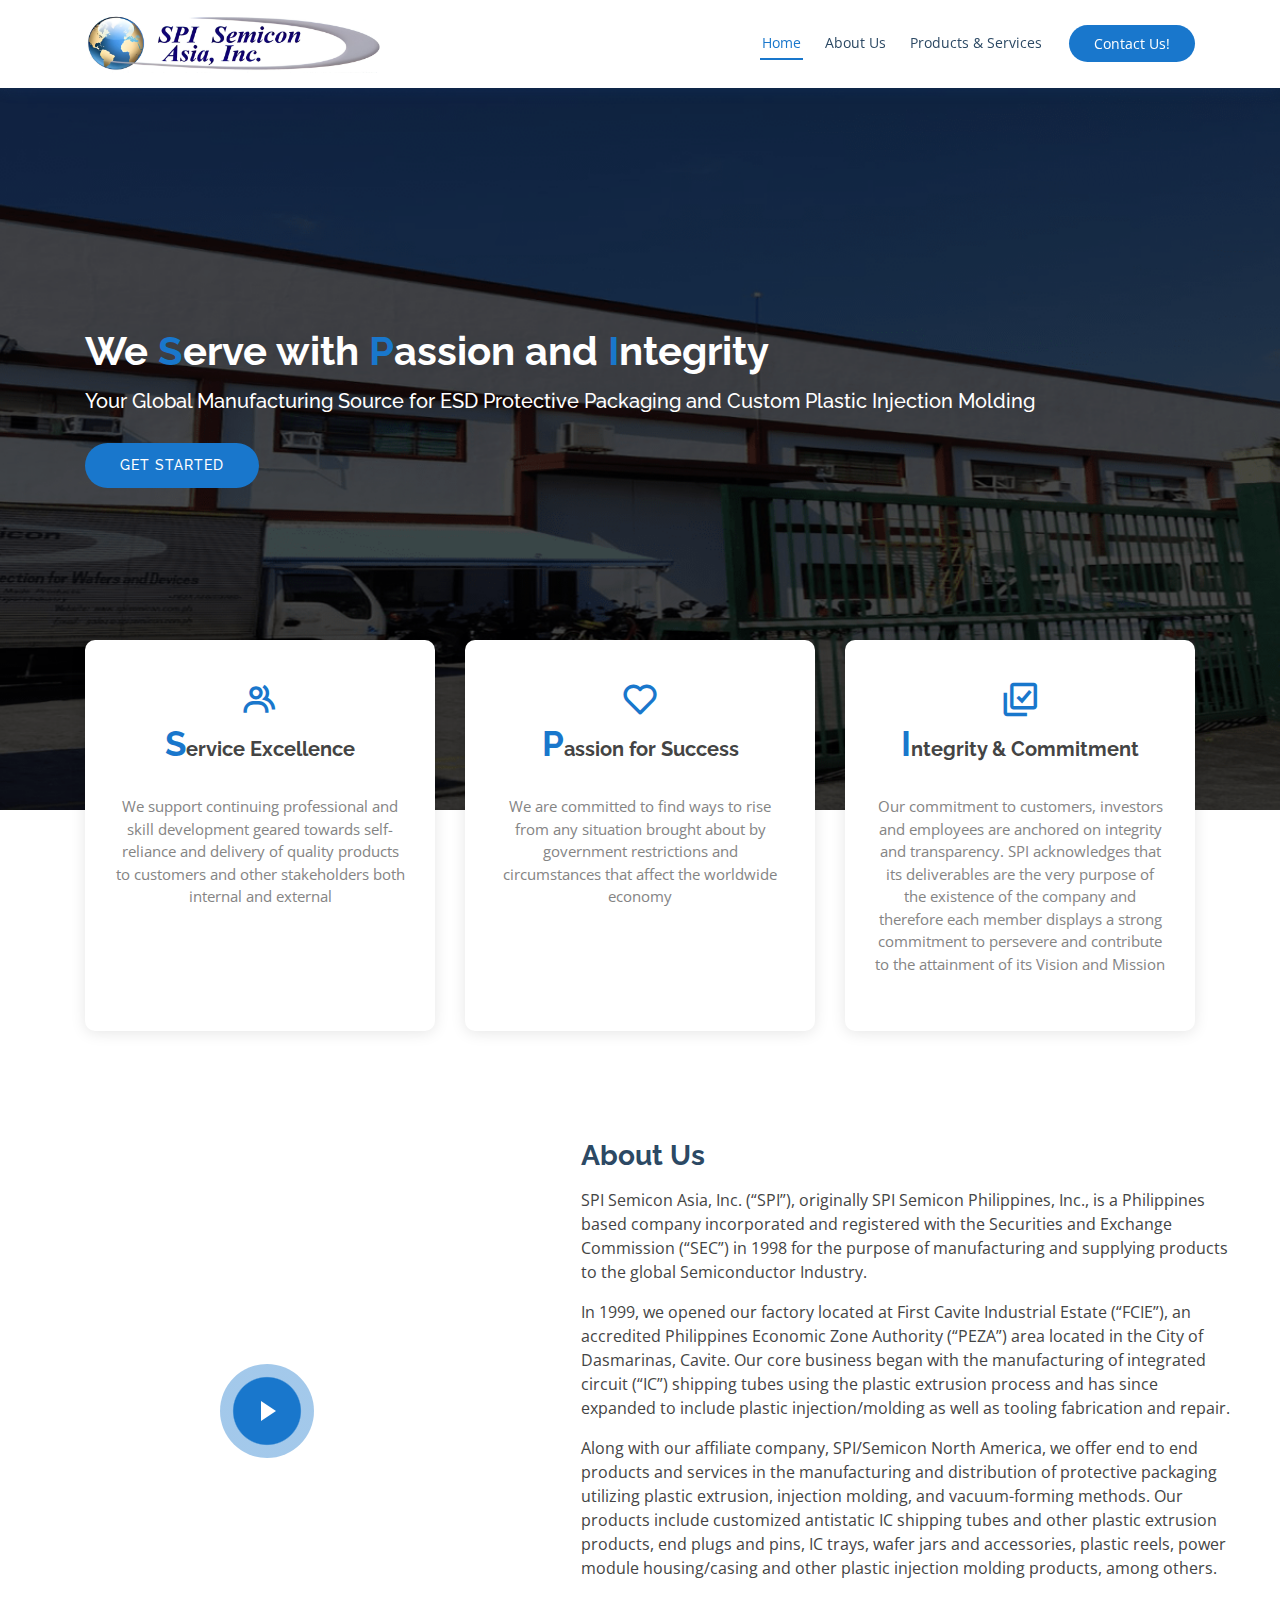
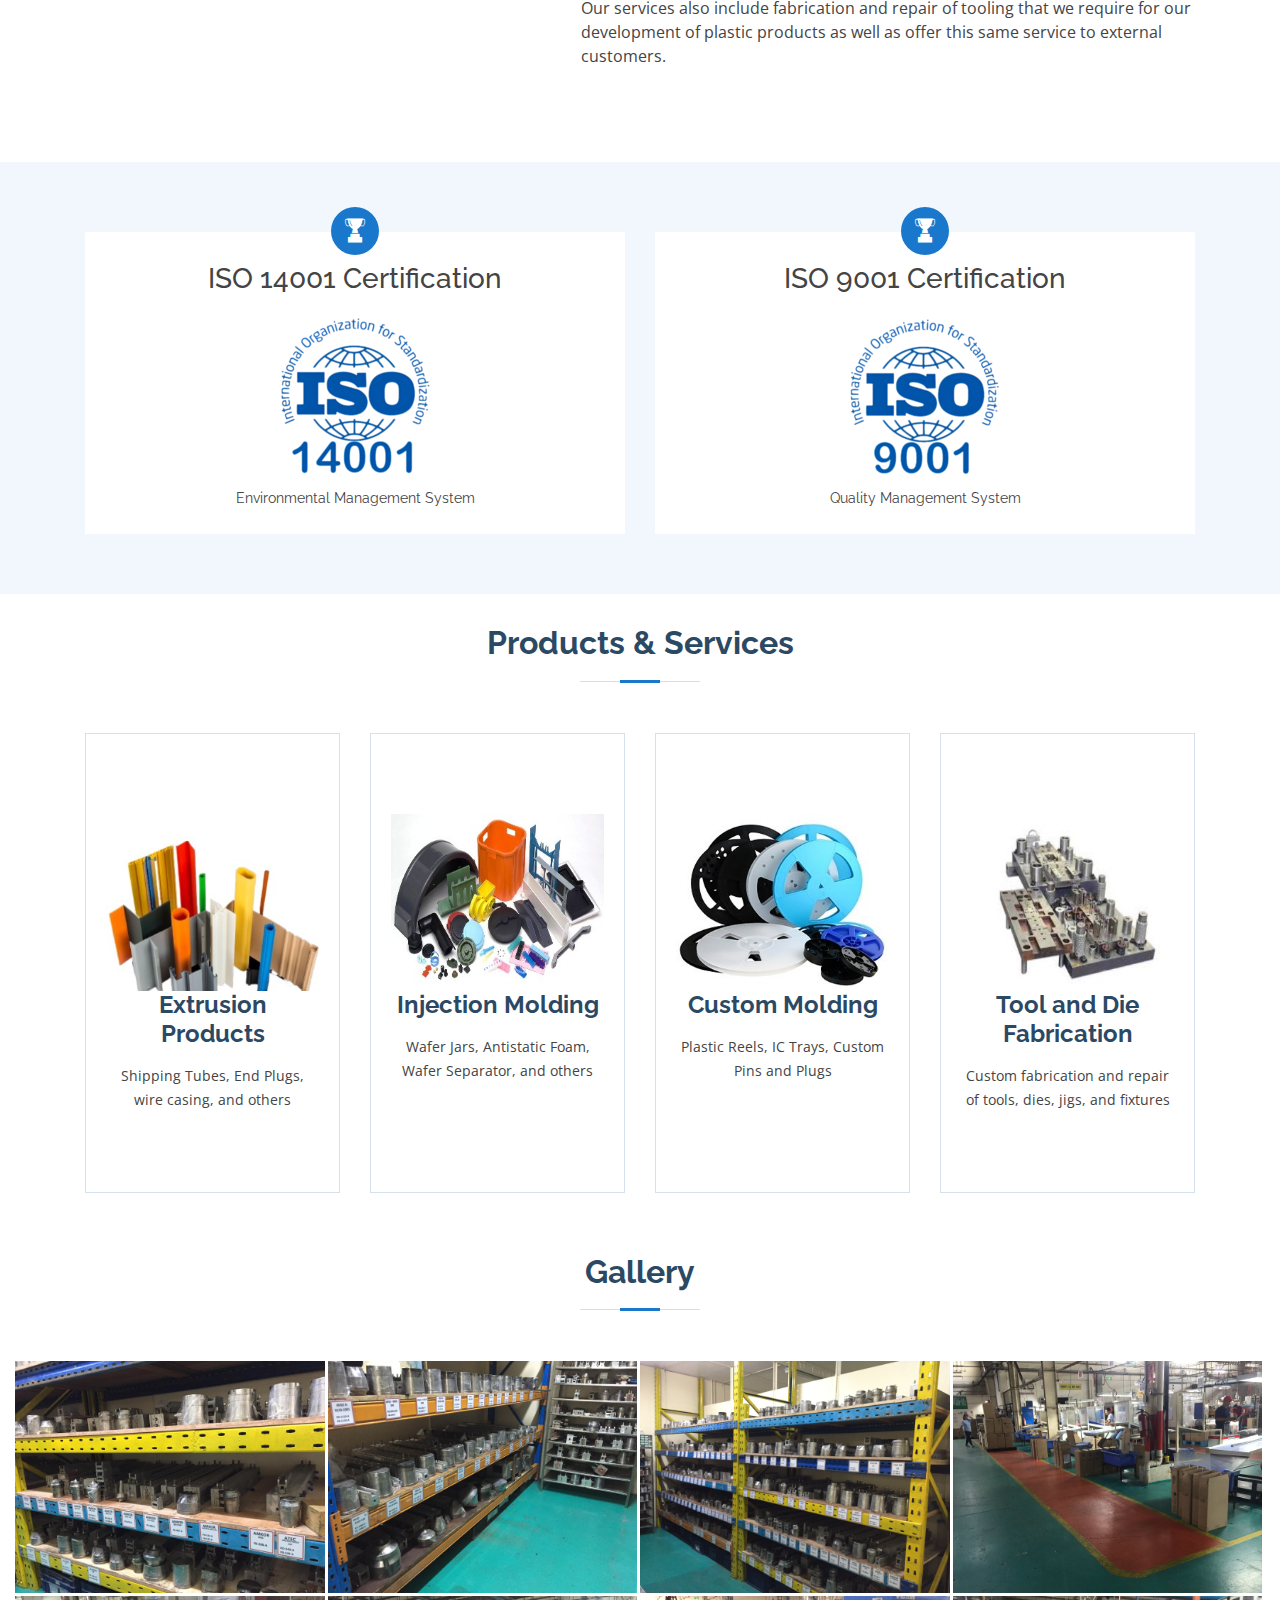
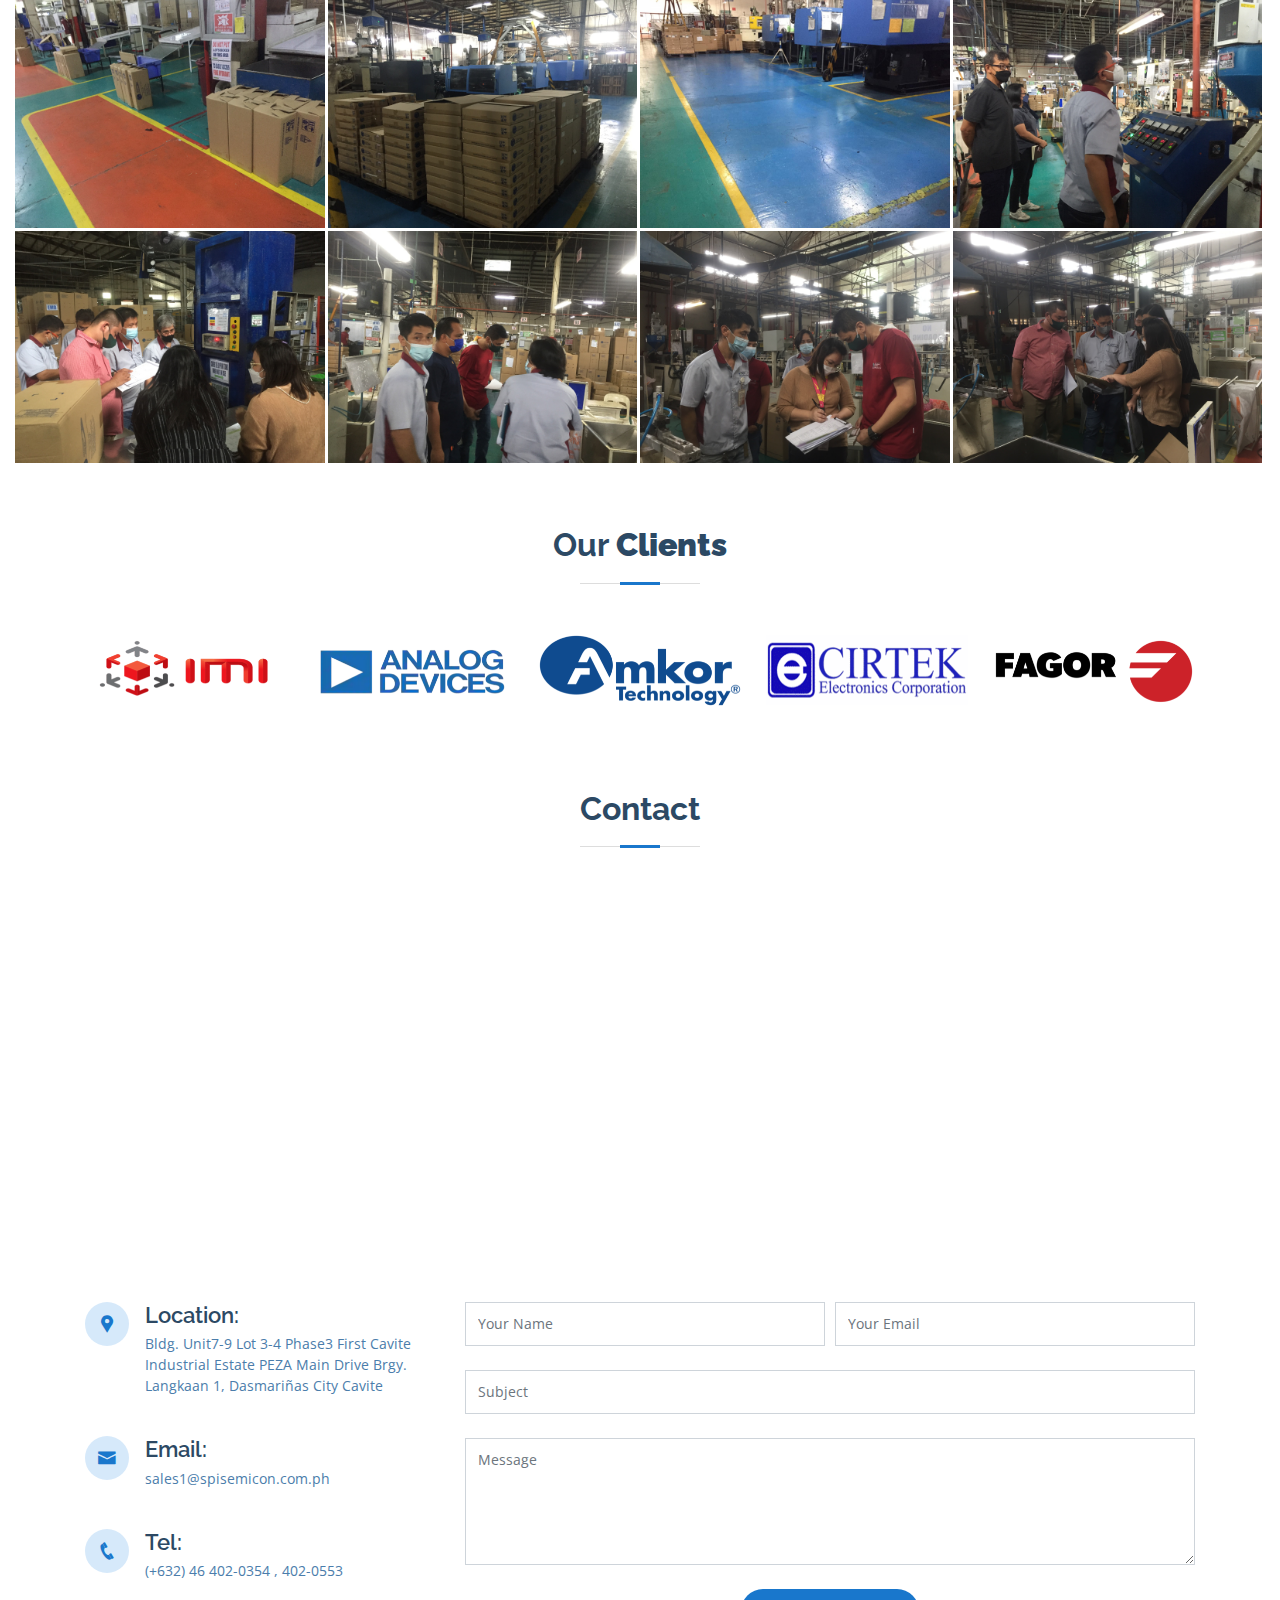
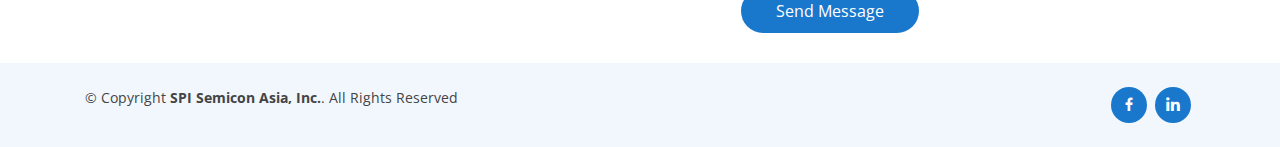
==== commit 458fc4b3: "Update - Changes" ====
--- a/index.html
+++ b/index.html
@@ -68,9 +68,9 @@
       <nav class="nav-menu d-none d-lg-block">
         <ul>
           <li class="active"><a href="">Home</a></li>
-          <li><a href="#about">About</a></li>
+          <li><a href="#about">About Us</a></li> 
           <li><a href="#services">Products & Services</a></li>
-          <li><a href="#doctors">Our Team</a></li>
+          <!-- <li><a href="#doctors">Our Team</a></li> -->
           <!-- <li><a href="#doctors">Doctors</a></li> -->
           <!-- <li class="drop-down"><a href="">Drop Down</a>
             <ul>
@@ -168,10 +168,13 @@
 
         <div class="col-xl-7 col-lg-6 icon-boxes d-flex flex-column align-items-stretch justify-content-center py-5 px-lg-5">
           <h3>About Us</h3>
-          <p>Philippines based company incorporated and registered in 1998 for the purpose of manufacturing and supplying products to the global Semiconductor Industry.</p>
-          <p>We offer end to end products and services in the manufacturing and distribution of protective packaging utilizing plastic extrusion, injection molding, and vacuum-forming methods, and most recently tool and die fabrication and repair services.</p>
+          <p>SPI Semicon Asia, Inc. (“SPI”), originally SPI Semicon Philippines, Inc., is a Philippines based company incorporated and registered with the Securities and Exchange Commission (“SEC”) in 1998 for the purpose of manufacturing and supplying products to the global Semiconductor Industry.</p>
+          <p>In 1999, we opened our factory located at First Cavite Industrial Estate (“FCIE”), an accredited Philippines Economic Zone Authority (“PEZA”) area located in the City of Dasmarinas, Cavite. Our core business began with the manufacturing of integrated circuit (“IC”) shipping tubes using the plastic extrusion process and has since expanded to include plastic injection/molding as well as tooling fabrication and repair.</p>
+          <p>Along with our affiliate company, SPI/Semicon North America, we offer end to end products and services in the manufacturing and distribution of protective packaging utilizing plastic extrusion, injection molding, and vacuum-forming methods.  Our products include customized antistatic IC shipping tubes and other plastic extrusion products, end plugs and pins, IC trays, wafer jars and accessories, plastic reels, power module housing/casing and other plastic injection molding products, among others. </p>
+          <p>Our services also include fabrication and repair of tooling that we require for our development of plastic products as well as offer this same service to external customers.</p>
+        </div>
          
-          <div class="icon-box">
+          <!-- <div class="icon-box">
             <div class="icon"><i class="bx bx-paper-plane"></i></div>
             <h4 class="title"><a href=""><span style="color: #1977cc;">Future</span> - Continuous Growth</a></h4>
             <p class="description">Automotive and Aerospace Certification; additional machines for fabrication; automated in-line printing for tubes; and more</p>
@@ -223,56 +226,61 @@
             <div class="icon"><i class="bx bx-bar-chart"></i></div>
             <h4 class="title"><a href=""><span style="color: #1977cc;">1999</span> - Start of Mass Production</a></h4>
             <p class="description">Tubes, Endplugs, Supply/Distribution of Wafer Shipping systems</p>
-          </div>
-        </div>
+          </div> -->
+        
+        
       </div>
 
     </div>
   </section><!-- End About Section -->
 
-  <!-- ======= Counts Section ======= -->
-  <!-- <section id="counts" class="counts">
-    <div class="container">
-
-      <div class="row">
-
-        <div class="col-lg-3 col-md-6">
-          <div class="count-box">
-            <i class="icofont-doctor-alt"></i>
-            <span data-toggle="counter-up">Hands-on Management Team</span>
-            <p>Doctors</p>
-          </div>
-        </div>
-
-        <div class="col-lg-3 col-md-6 mt-5 mt-md-0">
-          <div class="count-box">
-            <i class="icofont-patient-bed"></i>
-            <span data-toggle="counter-up">18</span>
-            <p>Departments</p>
-          </div>
-        </div>
-
-        <div class="col-lg-3 col-md-6 mt-5 mt-lg-0">
-          <div class="count-box">
-            <i class="icofont-laboratory"></i>
-            <span data-toggle="counter-up">8</span>
-            <p>Research Labs</p>
-          </div>
-        </div>
-
-        <div class="col-lg-3 col-md-6 mt-5 mt-lg-0">
-          <div class="count-box">
-            <i class="icofont-award"></i>
-            <span data-toggle="counter-up">150</span>
-            <p>Awards</p>
-          </div>
-        </div>
-
-      </div>
-
-    </div>
-  </section>End Counts Section -->
-
+     <!-- ======= Counts Section ======= -->
+     <section id="counts" class="counts">
+      <div class="container">
+  
+        <div class="row">
+  
+          <div class="col-lg-6 col-md-6">
+            <div class="count-box">
+              <i class="icofont-award"></i>
+              
+              <h3>ISO 14001 Certification</h3>
+              <img src="assets/img/cert/cert1.png" class="img-fluid" alt="">
+              <p>Environmental Management System</p>
+            </div>
+          </div>
+  
+          <div class="col-lg-6 col-md-6 mt-5 mt-md-0">
+            <div class="count-box">
+              <i class="icofont-award"></i>
+               <h3>ISO 9001 Certification</h3>
+               <img src="assets/img/cert/cert2.png" class="img-fluid" alt="">
+              <p>Quality Management System</p>
+            </div>
+          </div>
+  
+          <!-- <div class="col-lg-3 col-md-6 mt-5 mt-lg-0">
+            <div class="count-box">
+              <i class="icofont-laboratory"></i>
+              <span data-toggle="counter-up">8</span>
+              <p>Research Labs</p>
+            </div>
+          </div>
+  
+          <div class="col-lg-3 col-md-6 mt-5 mt-lg-0">
+            <div class="count-box">
+              <i class="icofont-award"></i>
+              <span data-toggle="counter-up">150</span>
+              <p>Awards</p>
+            </div>
+          </div> -->
+  
+        </div>
+  
+      </div>
+    </section>
+ 
+  
   <!-- ======= Services Section ======= -->
   <section id="services" class="services">
     <div class="container">
@@ -286,7 +294,7 @@
         <div class="col-lg-3 col-md-6 d-flex align-items-stretch">
           <div class="icon-box">
           <div class="pic"><img src="assets/img/p1.jpg" class="img-fluid" alt=""></div>
-            <h4><a href="">Extrusion Prodcuts</a></h4>
+            <h4><a href="inner-page-extrusion-products.html">Extrusion Products</a></h4>
             <p>Shipping Tubes, End Plugs, wire casing, and others</p>
           </div>
         </div>
@@ -294,7 +302,7 @@
         <div class="col-lg-3 col-md-6 d-flex align-items-stretch">
           <div class="icon-box">
           <div class="pic"><img src="assets/img/p2.jpg" class="img-fluid" alt=""></div>
-            <h4><a href="">Injection Molding</a></h4>
+            <h4><a href="inner-page-injection-molding.html">Injection Molding</a></h4>
             <p>Wafer Jars, Antistatic Foam, Wafer Separator, and others</p>
           </div>
         </div>
@@ -303,7 +311,7 @@
         <div class="col-lg-3 col-md-6 d-flex align-items-stretch">
           <div class="icon-box">
           <div class="pic"><img src="assets/img/p3.jpg" class="img-fluid" alt=""></div>
-            <h4><a href="">Custom Molding</a></h4>
+            <h4><a href="inner-page-custom-molding.html">Custom Molding</a></h4>
             <p>Plastic Reels, IC Trays, Custom Pins and Plugs</p>
           </div>
         </div>
@@ -312,7 +320,7 @@
         <div class="col-lg-3 col-md-6 d-flex align-items-stretch">
           <div class="icon-box">
           <div class="pic"><img src="assets/img/p4.jpg" class="img-fluid" alt=""></div>
-            <h4><a href="">Tool and Die Fabrication</a></h4>
+            <h4><a href="inner-page-tool-die-fabrication.html">Tool and Die Fabrication</a></h4>
             <p>Custom fabrication and repair of tools, dies, jigs, and fixtures</p>
           </div>
         </div>
@@ -509,12 +517,11 @@
   </section>End Departments Section -->
 
   <!-- ======= Doctors Section ======= -->
-  <section id="doctors" class="doctors">
+  <!-- <section id="doctors" class="doctors">
     <div class="container">
 
       <div class="section-title">
         <h2>Meet Our Sales Team</h2>
-        <!-- <p>Magnam dolores commodi suscipit. Necessitatibus eius consequatur ex aliquid fuga eum quidem. Sit sint consectetur velit. Quisquam quos quisquam cupiditate. Et nemo qui impedit suscipit alias ea. Quia fugiat sit in iste officiis commodi quidem hic quas.</p> -->
       </div>
 
       <div class="row">
@@ -590,7 +597,7 @@
       </div>
 
     </div>
-  </section><!-- End Doctors Section -->
+  </section> -->
 
   <!-- ======= Frequently Asked Questions Section ======= -->
   <!-- <section id="faq" class="faq section-bg">
@@ -655,15 +662,15 @@
   </section>End Frequently Asked Questions Section -->
 
   <!-- ======= Testimonials Section ======= -->
-  <section id="testimonials" class="testimonials">
+  <!-- <section id="testimonials" class="testimonials">
     <div class="container">
     <div class="section-title">
-        <h2>Customer Testimonials</h2>
+        <h2>Customer Testimonials</h2> -->
         <!-- <p>Magnam dolores commodi suscipit. Necessitatibus eius consequatur ex aliquid fuga eum quidem. Sit sint consectetur velit. Quisquam quos quisquam cupiditate. Et nemo qui impedit suscipit alias ea. Quia fugiat sit in iste officiis commodi quidem hic quas.</p> -->
-      </div>
+      <!-- </div> -->
       <!-- <div class="owl-carousel testimonials-carousel"> -->
 
-        <div class="testimonial-wrap">
+        <!-- <div class="testimonial-wrap">
           <div class="testimonial-item">
             <h3>Allegro Microsystems Inc.</h3>
             <h4>27 April 2022</h4>
@@ -672,7 +679,7 @@
               We would like to commend your performance for the help and support to Allegro. Our Test production gave  really good feedback on your service to us. Rest assured that we will reflect this in your scorecard. Continue this great work!”              <i class="bx bxs-quote-alt-right quote-icon-right"></i>
             </p>
           </div>
-        </div>
+        </div> -->
 <!-- 
         <div class="testimonial-wrap">
           <div class="testimonial-item">
@@ -728,8 +735,8 @@
 
       <!-- </div> -->
 
-    </div>
-  </section><!-- End Testimonials Section -->
+    <!-- </div>
+  </section>End Testimonials Section -->
 
   <!-- ======= Gallery Section ======= -->
   <section id="gallery" class="gallery">
@@ -843,7 +850,25 @@
 
     </div>
   </section><!-- End Gallery Section -->
-
+<!-- ======= Our Clients Section ======= -->
+<section id="clients" class="clients">
+  <div class="container">
+
+    <div class="section-title" data-aos="fade-up">
+      <h2>Our <strong>Clients</strong></h2>
+      <!-- <p>Magnam dolores commodi suscipit. Necessitatibus eius consequatur ex aliquid fuga eum quidem. Sit sint consectetur velit. Quisquam quos quisquam cupiditate. Et nemo qui impedit suscipit alias ea. Quia fugiat sit in iste officiis commodi quidem hic quas.</p> -->
+    </div>
+    <div class="owl-carousel testimonials-carousel"> 
+      <img src="assets/img/clients/1.png" alt="">
+      <img src="assets/img/clients/2.png" alt="">
+      <img src="assets/img/clients/3.png" alt="">
+      <img src="assets/img/clients/4.png" alt="">
+      <img src="assets/img/clients/6.png" alt="">
+      <img src="assets/img/clients/7.png" alt="">
+      <img src="assets/img/clients/8.png" alt=""> 
+    </div>
+  </div>
+</section><!-- End Our Clients Section -->
   <!-- ======= Contact Section ======= -->
   <section id="contact" class="contact">
     <div class="container">
@@ -983,10 +1008,10 @@
       </div>
     </div>
     <div class="social-links text-center text-md-right pt-3 pt-md-0">
-      <a href="#" class="twitter"><i class="bx bxl-twitter"></i></a>
+      <!-- <a href="#" class="twitter"><i class="bx bxl-twitter"></i></a> -->
       <a href="#" class="facebook"><i class="bx bxl-facebook"></i></a>
-      <a href="#" class="instagram"><i class="bx bxl-instagram"></i></a>
-      <a href="#" class="google-plus"><i class="bx bxl-skype"></i></a>
+      <!-- <a href="#" class="instagram"><i class="bx bxl-instagram"></i></a>
+      <a href="#" class="google-plus"><i class="bx bxl-skype"></i></a> -->
       <a href="#" class="linkedin"><i class="bx bxl-linkedin"></i></a>
     </div>
   </div>
--- a/assets/css/style.css
+++ b/assets/css/style.css
@@ -584,7 +584,7 @@
   padding: 20px 0;
   background-color: #f1f7fd;
   min-height: 40px;
-  margin-top: 120px;
+  margin-top: 90px;
 }
 
 @media (max-width: 992px) {
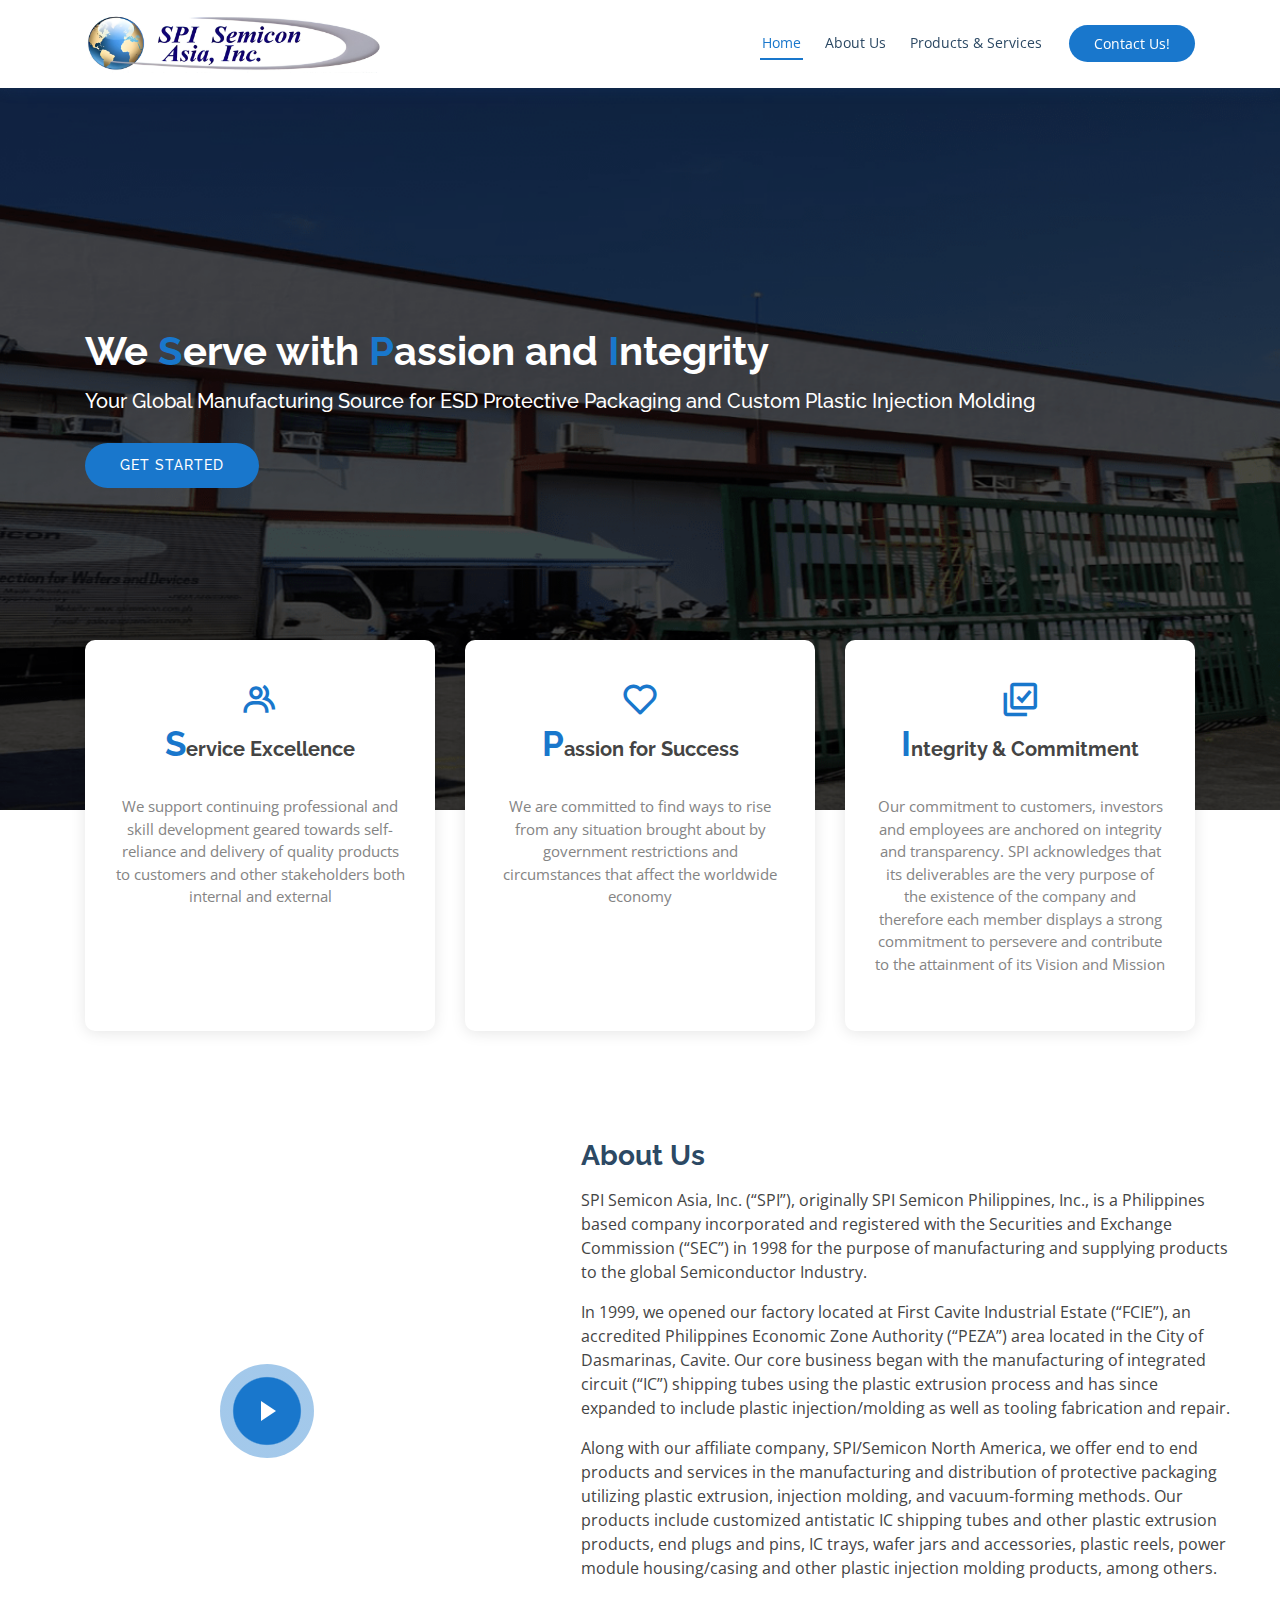
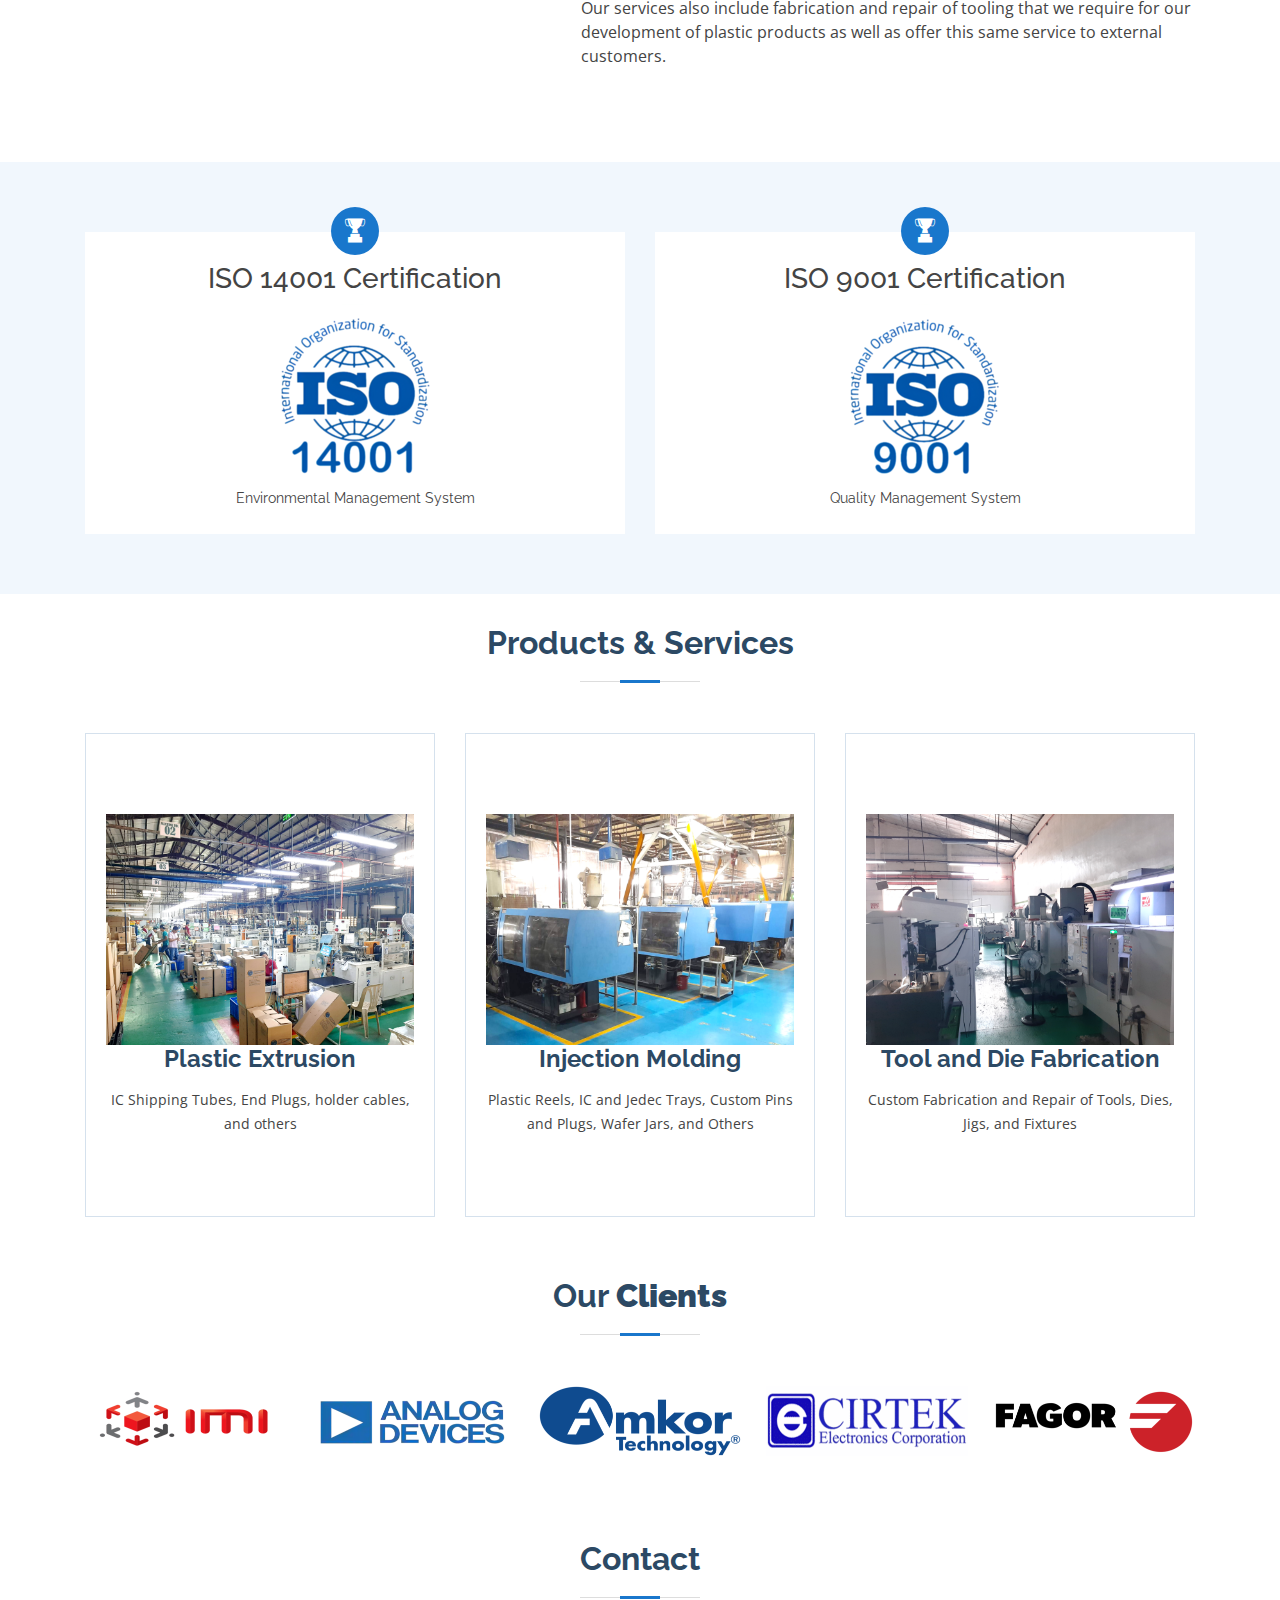
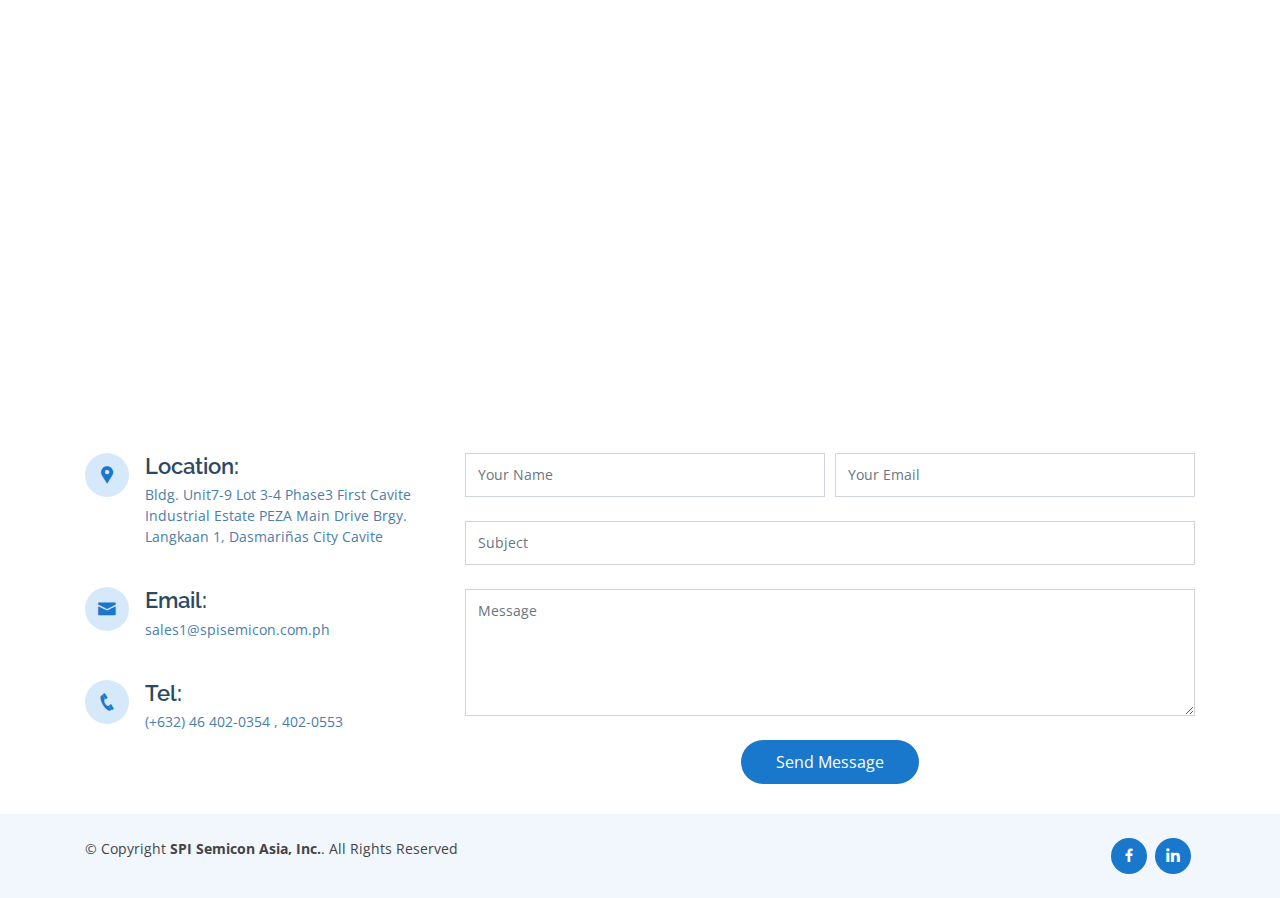
==== commit 7fdfe0d7: "Update - Changes" ====
--- a/index.html
+++ b/index.html
@@ -291,39 +291,39 @@
       </div>
 
       <div class="row">
-        <div class="col-lg-3 col-md-6 d-flex align-items-stretch">
-          <div class="icon-box">
-          <div class="pic"><img src="assets/img/p1.jpg" class="img-fluid" alt=""></div>
-            <h4><a href="inner-page-extrusion-products.html">Extrusion Products</a></h4>
-            <p>Shipping Tubes, End Plugs, wire casing, and others</p>
-          </div>
-        </div>
-
-        <div class="col-lg-3 col-md-6 d-flex align-items-stretch">
-          <div class="icon-box">
-          <div class="pic"><img src="assets/img/p2.jpg" class="img-fluid" alt=""></div>
+        <div class="col-lg-4 col-md-6 d-flex align-items-stretch">
+          <div class="icon-box">
+          <div class="pic"><img src="assets/img/plasticExtrusion.png" class="img-fluid" alt=""></div>
+            <h4><a href="inner-page-extrusion-products.html">Plastic Extrusion​</a></h4>
+            <p>IC Shipping Tubes, End Plugs, holder cables, and others</p>
+          </div>
+        </div>
+
+        <div class="col-lg-4 col-md-6 d-flex align-items-stretch">
+          <div class="icon-box">
+          <div class="pic"><img src="assets/img/injectionMolding.png" class="img-fluid" alt=""></div>
             <h4><a href="inner-page-injection-molding.html">Injection Molding</a></h4>
-            <p>Wafer Jars, Antistatic Foam, Wafer Separator, and others</p>
-          </div>
-        </div>
-
-
-        <div class="col-lg-3 col-md-6 d-flex align-items-stretch">
-          <div class="icon-box">
-          <div class="pic"><img src="assets/img/p3.jpg" class="img-fluid" alt=""></div>
-            <h4><a href="inner-page-custom-molding.html">Custom Molding</a></h4>
-            <p>Plastic Reels, IC Trays, Custom Pins and Plugs</p>
-          </div>
-        </div>
-
-
-        <div class="col-lg-3 col-md-6 d-flex align-items-stretch">
+            <p>Plastic Reels, IC and Jedec Trays, Custom Pins and Plugs, Wafer Jars, and Others</p>
+          </div>
+        </div>
+
+
+        <div class="col-lg-4 col-md-6 d-flex align-items-stretch">
+          <div class="icon-box">
+          <div class="pic"><img src="assets/img/toolAndDieFabrication.png" class="img-fluid" alt=""></div>
+            <h4><a href="inner-page-tool-die-fabrication.html">Tool and Die Fabrication​</a></h4>
+            <p>Custom Fabrication and Repair of Tools, Dies, Jigs, and Fixtures​</p>
+          </div>
+        </div>
+
+
+        <!-- <div class="col-lg-3 col-md-6 d-flex align-items-stretch">
           <div class="icon-box">
           <div class="pic"><img src="assets/img/p4.jpg" class="img-fluid" alt=""></div>
             <h4><a href="inner-page-tool-die-fabrication.html">Tool and Die Fabrication</a></h4>
             <p>Custom fabrication and repair of tools, dies, jigs, and fixtures</p>
           </div>
-        </div>
+        </div> -->
 
 
         <!-- <div class="col-lg-3 col-md-6 d-flex align-items-stretch mt-3 mt-md-0">
@@ -739,12 +739,11 @@
   </section>End Testimonials Section -->
 
   <!-- ======= Gallery Section ======= -->
-  <section id="gallery" class="gallery">
+  <!-- <section id="gallery" class="gallery">
     <div class="container">
 
       <div class="section-title">
         <h2>Gallery</h2>
-        <!-- <p>Magnam dolores commodi suscipit. Necessitatibus eius consequatur ex aliquid fuga eum quidem. Sit sint consectetur velit. Quisquam quos quisquam cupiditate. Et nemo qui impedit suscipit alias ea. Quia fugiat sit in iste officiis commodi quidem hic quas.</p> -->
       </div>
     </div>
 
@@ -849,7 +848,8 @@
       </div>
 
     </div>
-  </section><!-- End Gallery Section -->
+  </section> -->
+  <!-- End Gallery Section -->
 <!-- ======= Our Clients Section ======= -->
 <section id="clients" class="clients">
   <div class="container">
--- a/assets/css/style.css
+++ b/assets/css/style.css
@@ -1736,3 +1736,14 @@
   color: #fff;
   text-decoration: none;
 }
+
+.story-intro .content ul i {
+  font-size: 20px;
+  padding-right: 4px;
+  color: #006fbe;
+}
+
+.story-intro .content ul {
+  list-style: none;
+  padding: 0;
+}